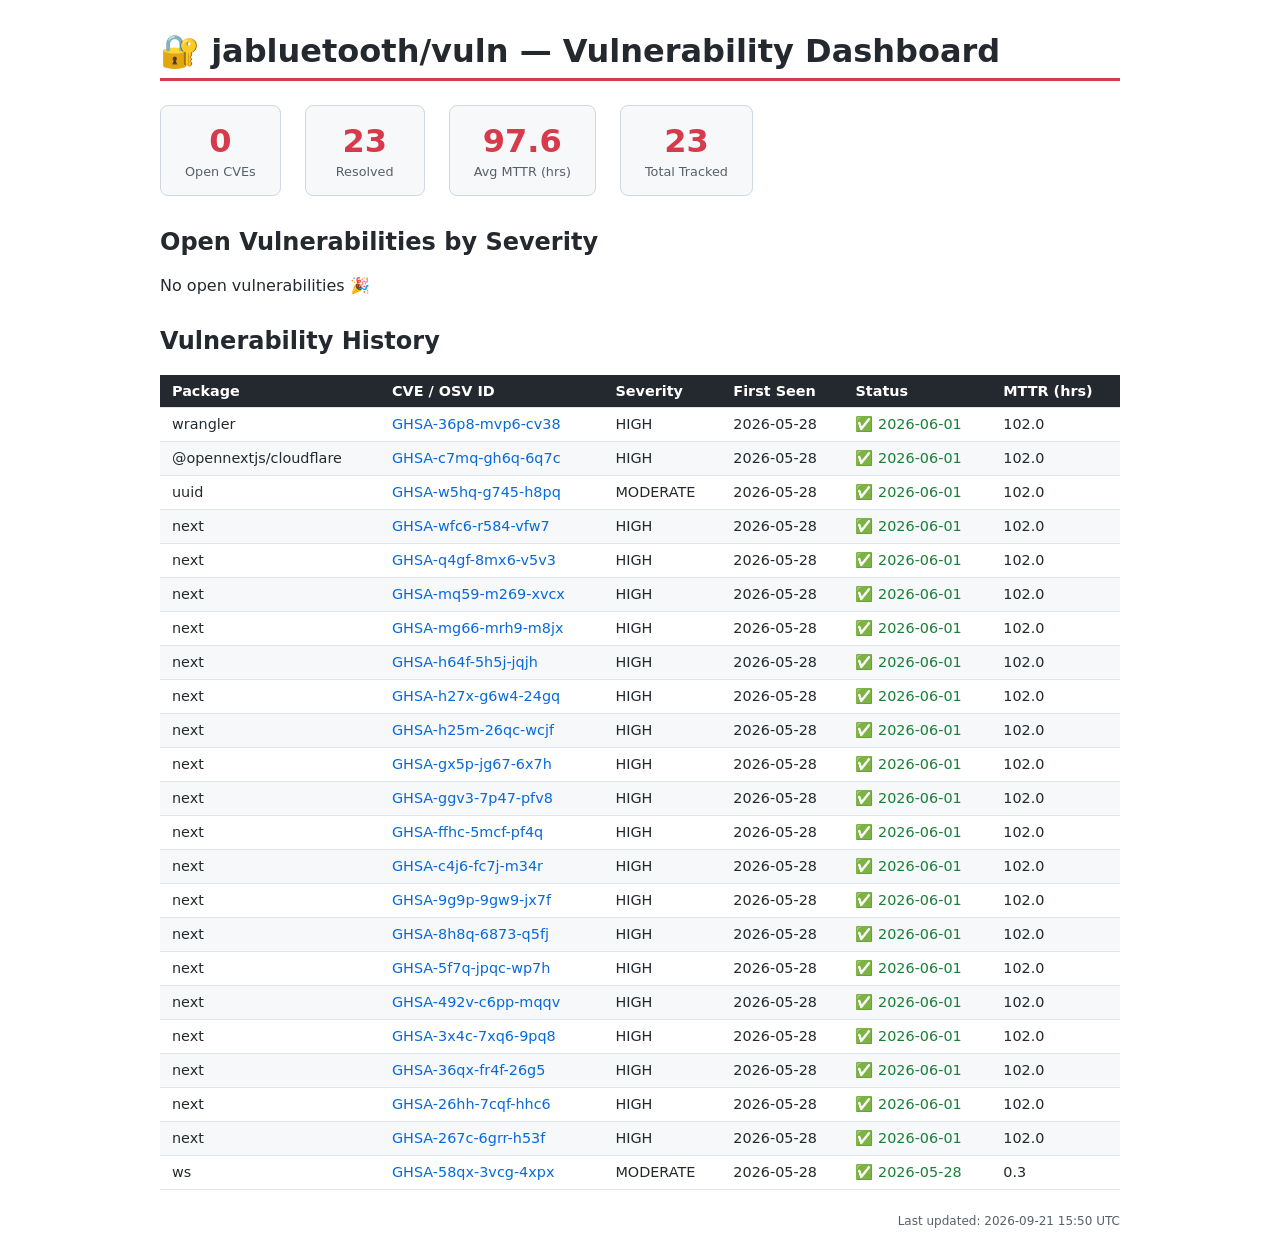
==== docs/index.html @ d58ba6cb "chore: update vulnerability dashboard [skip ci]" ====
<!DOCTYPE html>
<html lang="en">
<head>
<meta charset="UTF-8">
<meta name="viewport" content="width=device-width,initial-scale=1">
<title>jabluetooth/vuln — Vulnerability Dashboard</title>
<style>
  *{box-sizing:border-box}
  body{font-family:system-ui,-apple-system,sans-serif;max-width:1000px;margin:2rem auto;
       padding:0 1.25rem;color:#24292f;background:#fff}
  h1{border-bottom:3px solid #d73a4a;padding-bottom:.5rem;margin-bottom:1.5rem}
  h2{margin-top:2rem;color:#24292f}
  .stats{display:flex;gap:1.5rem;flex-wrap:wrap;margin-bottom:2rem}
  .stat{background:#f6f8fa;border:1px solid #d0d7de;border-radius:8px;
         padding:1rem 1.5rem;text-align:center;min-width:120px}
  .stat .num{font-size:2rem;font-weight:700;color:#d73a4a}
  .stat .lbl{font-size:.8rem;color:#57606a;margin-top:.25rem}
  .bar-row{display:flex;align-items:center;margin:5px 0;gap:8px}
  .bar-label{width:80px;font-weight:600;font-size:.9rem}
  .bar{height:22px;border-radius:4px;transition:width .3s}
  .bar-count{font-size:.9rem;color:#57606a}
  table{width:100%;border-collapse:collapse;font-size:.9rem;margin-top:1rem}
  thead tr{background:#24292f;color:#fff}
  th,td{padding:.5rem .75rem;text-align:left;border-bottom:1px solid #e1e4e8}
  tr:nth-child(even) td{background:#f6f8fa}
  a{color:#0969da;text-decoration:none}
  a:hover{text-decoration:underline}
  .open{color:#cf222e;font-weight:600}
  .resolved{color:#1a7f37}
  .updated{font-size:.75rem;color:#57606a;margin-top:1.5rem;text-align:right}
</style>
</head>
<body>
<h1>🔐 jabluetooth/vuln — Vulnerability Dashboard</h1>

<div class="stats">
  <div class="stat">
    <div class="num">0</div>
    <div class="lbl">Open CVEs</div>
  </div>
  <div class="stat">
    <div class="num">23</div>
    <div class="lbl">Resolved</div>
  </div>
  <div class="stat">
    <div class="num">97.6</div>
    <div class="lbl">Avg MTTR (hrs)</div>
  </div>
  <div class="stat">
    <div class="num">23</div>
    <div class="lbl">Total Tracked</div>
  </div>
</div>

<h2>Open Vulnerabilities by Severity</h2>
<p>No open vulnerabilities 🎉</p>

<h2>Vulnerability History</h2>
<table>
<thead>
  <tr>
    <th>Package</th><th>CVE / OSV ID</th><th>Severity</th>
    <th>First Seen</th><th>Status</th><th>MTTR (hrs)</th>
  </tr>
</thead>
<tbody><tr><td>wrangler</td><td><a href="https://github.com/advisories/GHSA-36p8-mvp6-cv38" target="_blank" rel="noopener noreferrer">GHSA-36p8-mvp6-cv38</a></td><td>HIGH</td><td>2026-05-28</td><td><span class="resolved">✅ 2026-06-01</span></td><td>102.0</td></tr><tr><td>@opennextjs/cloudflare</td><td><a href="https://github.com/advisories/GHSA-c7mq-gh6q-6q7c" target="_blank" rel="noopener noreferrer">GHSA-c7mq-gh6q-6q7c</a></td><td>HIGH</td><td>2026-05-28</td><td><span class="resolved">✅ 2026-06-01</span></td><td>102.0</td></tr><tr><td>uuid</td><td><a href="https://github.com/advisories/GHSA-w5hq-g745-h8pq" target="_blank" rel="noopener noreferrer">GHSA-w5hq-g745-h8pq</a></td><td>MODERATE</td><td>2026-05-28</td><td><span class="resolved">✅ 2026-06-01</span></td><td>102.0</td></tr><tr><td>next</td><td><a href="https://github.com/advisories/GHSA-wfc6-r584-vfw7" target="_blank" rel="noopener noreferrer">GHSA-wfc6-r584-vfw7</a></td><td>HIGH</td><td>2026-05-28</td><td><span class="resolved">✅ 2026-06-01</span></td><td>102.0</td></tr><tr><td>next</td><td><a href="https://github.com/advisories/GHSA-q4gf-8mx6-v5v3" target="_blank" rel="noopener noreferrer">GHSA-q4gf-8mx6-v5v3</a></td><td>HIGH</td><td>2026-05-28</td><td><span class="resolved">✅ 2026-06-01</span></td><td>102.0</td></tr><tr><td>next</td><td><a href="https://github.com/advisories/GHSA-mq59-m269-xvcx" target="_blank" rel="noopener noreferrer">GHSA-mq59-m269-xvcx</a></td><td>HIGH</td><td>2026-05-28</td><td><span class="resolved">✅ 2026-06-01</span></td><td>102.0</td></tr><tr><td>next</td><td><a href="https://github.com/advisories/GHSA-mg66-mrh9-m8jx" target="_blank" rel="noopener noreferrer">GHSA-mg66-mrh9-m8jx</a></td><td>HIGH</td><td>2026-05-28</td><td><span class="resolved">✅ 2026-06-01</span></td><td>102.0</td></tr><tr><td>next</td><td><a href="https://github.com/advisories/GHSA-h64f-5h5j-jqjh" target="_blank" rel="noopener noreferrer">GHSA-h64f-5h5j-jqjh</a></td><td>HIGH</td><td>2026-05-28</td><td><span class="resolved">✅ 2026-06-01</span></td><td>102.0</td></tr><tr><td>next</td><td><a href="https://github.com/advisories/GHSA-h27x-g6w4-24gq" target="_blank" rel="noopener noreferrer">GHSA-h27x-g6w4-24gq</a></td><td>HIGH</td><td>2026-05-28</td><td><span class="resolved">✅ 2026-06-01</span></td><td>102.0</td></tr><tr><td>next</td><td><a href="https://github.com/advisories/GHSA-h25m-26qc-wcjf" target="_blank" rel="noopener noreferrer">GHSA-h25m-26qc-wcjf</a></td><td>HIGH</td><td>2026-05-28</td><td><span class="resolved">✅ 2026-06-01</span></td><td>102.0</td></tr><tr><td>next</td><td><a href="https://github.com/advisories/GHSA-gx5p-jg67-6x7h" target="_blank" rel="noopener noreferrer">GHSA-gx5p-jg67-6x7h</a></td><td>HIGH</td><td>2026-05-28</td><td><span class="resolved">✅ 2026-06-01</span></td><td>102.0</td></tr><tr><td>next</td><td><a href="https://github.com/advisories/GHSA-ggv3-7p47-pfv8" target="_blank" rel="noopener noreferrer">GHSA-ggv3-7p47-pfv8</a></td><td>HIGH</td><td>2026-05-28</td><td><span class="resolved">✅ 2026-06-01</span></td><td>102.0</td></tr><tr><td>next</td><td><a href="https://github.com/advisories/GHSA-ffhc-5mcf-pf4q" target="_blank" rel="noopener noreferrer">GHSA-ffhc-5mcf-pf4q</a></td><td>HIGH</td><td>2026-05-28</td><td><span class="resolved">✅ 2026-06-01</span></td><td>102.0</td></tr><tr><td>next</td><td><a href="https://github.com/advisories/GHSA-c4j6-fc7j-m34r" target="_blank" rel="noopener noreferrer">GHSA-c4j6-fc7j-m34r</a></td><td>HIGH</td><td>2026-05-28</td><td><span class="resolved">✅ 2026-06-01</span></td><td>102.0</td></tr><tr><td>next</td><td><a href="https://github.com/advisories/GHSA-9g9p-9gw9-jx7f" target="_blank" rel="noopener noreferrer">GHSA-9g9p-9gw9-jx7f</a></td><td>HIGH</td><td>2026-05-28</td><td><span class="resolved">✅ 2026-06-01</span></td><td>102.0</td></tr><tr><td>next</td><td><a href="https://github.com/advisories/GHSA-8h8q-6873-q5fj" target="_blank" rel="noopener noreferrer">GHSA-8h8q-6873-q5fj</a></td><td>HIGH</td><td>2026-05-28</td><td><span class="resolved">✅ 2026-06-01</span></td><td>102.0</td></tr><tr><td>next</td><td><a href="https://github.com/advisories/GHSA-5f7q-jpqc-wp7h" target="_blank" rel="noopener noreferrer">GHSA-5f7q-jpqc-wp7h</a></td><td>HIGH</td><td>2026-05-28</td><td><span class="resolved">✅ 2026-06-01</span></td><td>102.0</td></tr><tr><td>next</td><td><a href="https://github.com/advisories/GHSA-492v-c6pp-mqqv" target="_blank" rel="noopener noreferrer">GHSA-492v-c6pp-mqqv</a></td><td>HIGH</td><td>2026-05-28</td><td><span class="resolved">✅ 2026-06-01</span></td><td>102.0</td></tr><tr><td>next</td><td><a href="https://github.com/advisories/GHSA-3x4c-7xq6-9pq8" target="_blank" rel="noopener noreferrer">GHSA-3x4c-7xq6-9pq8</a></td><td>HIGH</td><td>2026-05-28</td><td><span class="resolved">✅ 2026-06-01</span></td><td>102.0</td></tr><tr><td>next</td><td><a href="https://github.com/advisories/GHSA-36qx-fr4f-26g5" target="_blank" rel="noopener noreferrer">GHSA-36qx-fr4f-26g5</a></td><td>HIGH</td><td>2026-05-28</td><td><span class="resolved">✅ 2026-06-01</span></td><td>102.0</td></tr><tr><td>next</td><td><a href="https://github.com/advisories/GHSA-26hh-7cqf-hhc6" target="_blank" rel="noopener noreferrer">GHSA-26hh-7cqf-hhc6</a></td><td>HIGH</td><td>2026-05-28</td><td><span class="resolved">✅ 2026-06-01</span></td><td>102.0</td></tr><tr><td>next</td><td><a href="https://github.com/advisories/GHSA-267c-6grr-h53f" target="_blank" rel="noopener noreferrer">GHSA-267c-6grr-h53f</a></td><td>HIGH</td><td>2026-05-28</td><td><span class="resolved">✅ 2026-06-01</span></td><td>102.0</td></tr><tr><td>ws</td><td><a href="https://github.com/advisories/GHSA-58qx-3vcg-4xpx" target="_blank" rel="noopener noreferrer">GHSA-58qx-3vcg-4xpx</a></td><td>MODERATE</td><td>2026-05-28</td><td><span class="resolved">✅ 2026-05-28</span></td><td>0.3</td></tr></tbody>
</table>

<p class="updated">Last updated: 2026-09-21 15:50 UTC</p>
</body>
</html>
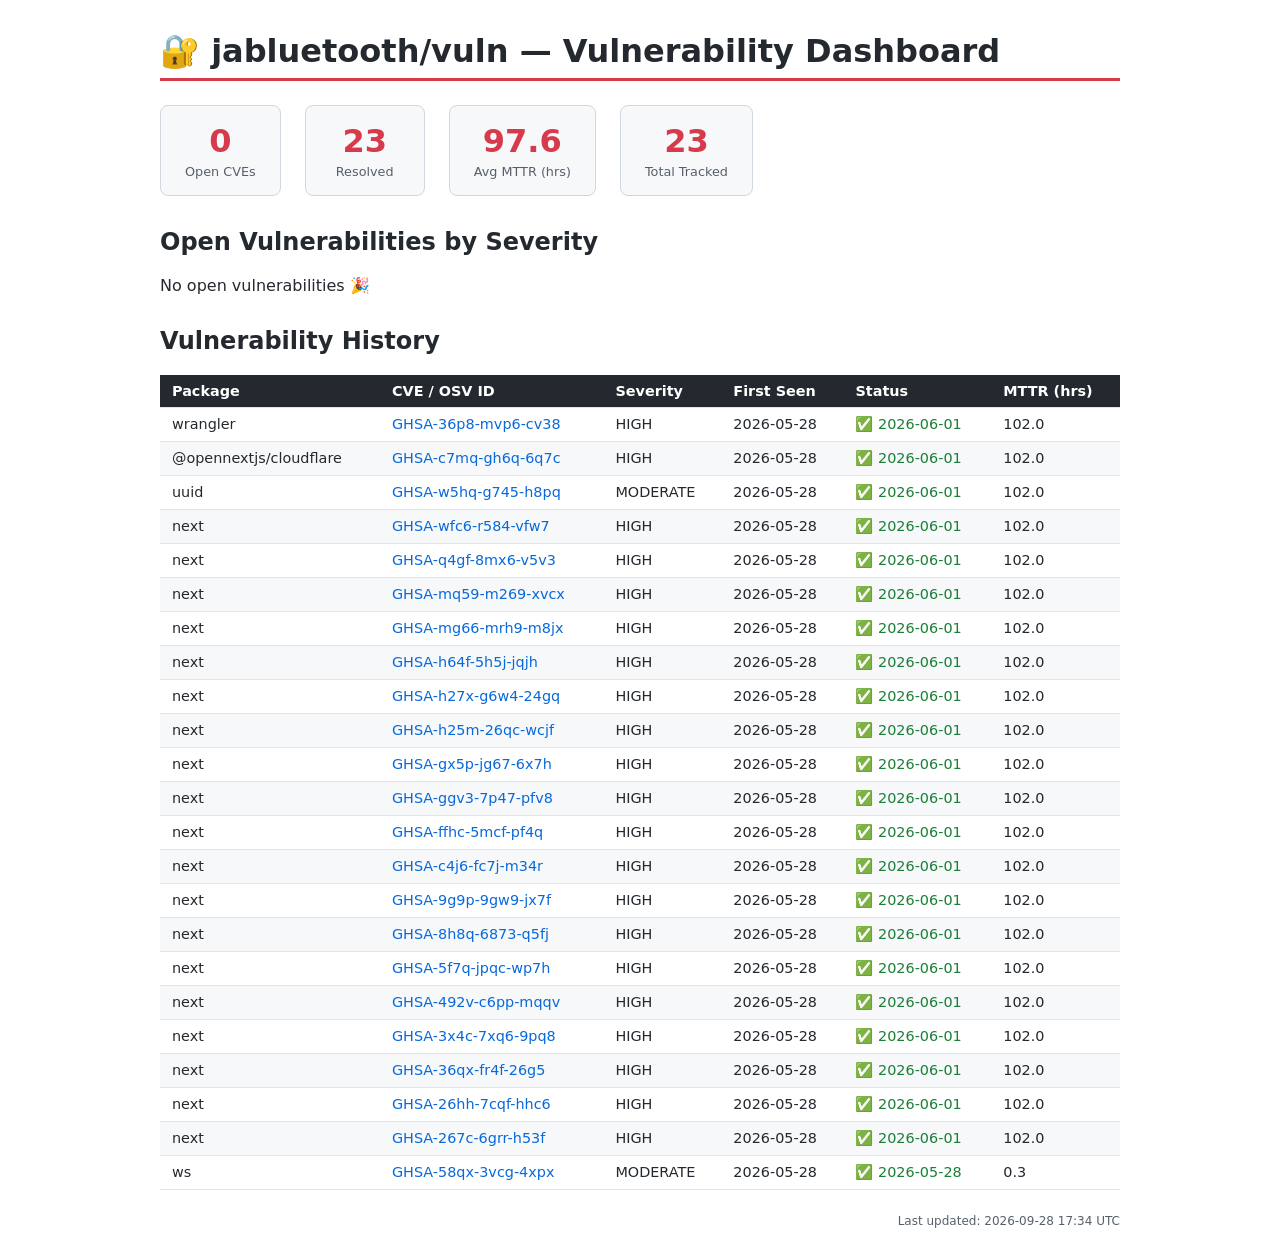
==== commit eca5ca18: "chore: update vulnerability dashboard [skip ci]" ====
--- a/docs/index.html
+++ b/docs/index.html
@@ -66,6 +66,6 @@
 <tbody><tr><td>wrangler</td><td><a href="https://github.com/advisories/GHSA-36p8-mvp6-cv38" target="_blank" rel="noopener noreferrer">GHSA-36p8-mvp6-cv38</a></td><td>HIGH</td><td>2026-05-28</td><td><span class="resolved">✅ 2026-06-01</span></td><td>102.0</td></tr><tr><td>@opennextjs/cloudflare</td><td><a href="https://github.com/advisories/GHSA-c7mq-gh6q-6q7c" target="_blank" rel="noopener noreferrer">GHSA-c7mq-gh6q-6q7c</a></td><td>HIGH</td><td>2026-05-28</td><td><span class="resolved">✅ 2026-06-01</span></td><td>102.0</td></tr><tr><td>uuid</td><td><a href="https://github.com/advisories/GHSA-w5hq-g745-h8pq" target="_blank" rel="noopener noreferrer">GHSA-w5hq-g745-h8pq</a></td><td>MODERATE</td><td>2026-05-28</td><td><span class="resolved">✅ 2026-06-01</span></td><td>102.0</td></tr><tr><td>next</td><td><a href="https://github.com/advisories/GHSA-wfc6-r584-vfw7" target="_blank" rel="noopener noreferrer">GHSA-wfc6-r584-vfw7</a></td><td>HIGH</td><td>2026-05-28</td><td><span class="resolved">✅ 2026-06-01</span></td><td>102.0</td></tr><tr><td>next</td><td><a href="https://github.com/advisories/GHSA-q4gf-8mx6-v5v3" target="_blank" rel="noopener noreferrer">GHSA-q4gf-8mx6-v5v3</a></td><td>HIGH</td><td>2026-05-28</td><td><span class="resolved">✅ 2026-06-01</span></td><td>102.0</td></tr><tr><td>next</td><td><a href="https://github.com/advisories/GHSA-mq59-m269-xvcx" target="_blank" rel="noopener noreferrer">GHSA-mq59-m269-xvcx</a></td><td>HIGH</td><td>2026-05-28</td><td><span class="resolved">✅ 2026-06-01</span></td><td>102.0</td></tr><tr><td>next</td><td><a href="https://github.com/advisories/GHSA-mg66-mrh9-m8jx" target="_blank" rel="noopener noreferrer">GHSA-mg66-mrh9-m8jx</a></td><td>HIGH</td><td>2026-05-28</td><td><span class="resolved">✅ 2026-06-01</span></td><td>102.0</td></tr><tr><td>next</td><td><a href="https://github.com/advisories/GHSA-h64f-5h5j-jqjh" target="_blank" rel="noopener noreferrer">GHSA-h64f-5h5j-jqjh</a></td><td>HIGH</td><td>2026-05-28</td><td><span class="resolved">✅ 2026-06-01</span></td><td>102.0</td></tr><tr><td>next</td><td><a href="https://github.com/advisories/GHSA-h27x-g6w4-24gq" target="_blank" rel="noopener noreferrer">GHSA-h27x-g6w4-24gq</a></td><td>HIGH</td><td>2026-05-28</td><td><span class="resolved">✅ 2026-06-01</span></td><td>102.0</td></tr><tr><td>next</td><td><a href="https://github.com/advisories/GHSA-h25m-26qc-wcjf" target="_blank" rel="noopener noreferrer">GHSA-h25m-26qc-wcjf</a></td><td>HIGH</td><td>2026-05-28</td><td><span class="resolved">✅ 2026-06-01</span></td><td>102.0</td></tr><tr><td>next</td><td><a href="https://github.com/advisories/GHSA-gx5p-jg67-6x7h" target="_blank" rel="noopener noreferrer">GHSA-gx5p-jg67-6x7h</a></td><td>HIGH</td><td>2026-05-28</td><td><span class="resolved">✅ 2026-06-01</span></td><td>102.0</td></tr><tr><td>next</td><td><a href="https://github.com/advisories/GHSA-ggv3-7p47-pfv8" target="_blank" rel="noopener noreferrer">GHSA-ggv3-7p47-pfv8</a></td><td>HIGH</td><td>2026-05-28</td><td><span class="resolved">✅ 2026-06-01</span></td><td>102.0</td></tr><tr><td>next</td><td><a href="https://github.com/advisories/GHSA-ffhc-5mcf-pf4q" target="_blank" rel="noopener noreferrer">GHSA-ffhc-5mcf-pf4q</a></td><td>HIGH</td><td>2026-05-28</td><td><span class="resolved">✅ 2026-06-01</span></td><td>102.0</td></tr><tr><td>next</td><td><a href="https://github.com/advisories/GHSA-c4j6-fc7j-m34r" target="_blank" rel="noopener noreferrer">GHSA-c4j6-fc7j-m34r</a></td><td>HIGH</td><td>2026-05-28</td><td><span class="resolved">✅ 2026-06-01</span></td><td>102.0</td></tr><tr><td>next</td><td><a href="https://github.com/advisories/GHSA-9g9p-9gw9-jx7f" target="_blank" rel="noopener noreferrer">GHSA-9g9p-9gw9-jx7f</a></td><td>HIGH</td><td>2026-05-28</td><td><span class="resolved">✅ 2026-06-01</span></td><td>102.0</td></tr><tr><td>next</td><td><a href="https://github.com/advisories/GHSA-8h8q-6873-q5fj" target="_blank" rel="noopener noreferrer">GHSA-8h8q-6873-q5fj</a></td><td>HIGH</td><td>2026-05-28</td><td><span class="resolved">✅ 2026-06-01</span></td><td>102.0</td></tr><tr><td>next</td><td><a href="https://github.com/advisories/GHSA-5f7q-jpqc-wp7h" target="_blank" rel="noopener noreferrer">GHSA-5f7q-jpqc-wp7h</a></td><td>HIGH</td><td>2026-05-28</td><td><span class="resolved">✅ 2026-06-01</span></td><td>102.0</td></tr><tr><td>next</td><td><a href="https://github.com/advisories/GHSA-492v-c6pp-mqqv" target="_blank" rel="noopener noreferrer">GHSA-492v-c6pp-mqqv</a></td><td>HIGH</td><td>2026-05-28</td><td><span class="resolved">✅ 2026-06-01</span></td><td>102.0</td></tr><tr><td>next</td><td><a href="https://github.com/advisories/GHSA-3x4c-7xq6-9pq8" target="_blank" rel="noopener noreferrer">GHSA-3x4c-7xq6-9pq8</a></td><td>HIGH</td><td>2026-05-28</td><td><span class="resolved">✅ 2026-06-01</span></td><td>102.0</td></tr><tr><td>next</td><td><a href="https://github.com/advisories/GHSA-36qx-fr4f-26g5" target="_blank" rel="noopener noreferrer">GHSA-36qx-fr4f-26g5</a></td><td>HIGH</td><td>2026-05-28</td><td><span class="resolved">✅ 2026-06-01</span></td><td>102.0</td></tr><tr><td>next</td><td><a href="https://github.com/advisories/GHSA-26hh-7cqf-hhc6" target="_blank" rel="noopener noreferrer">GHSA-26hh-7cqf-hhc6</a></td><td>HIGH</td><td>2026-05-28</td><td><span class="resolved">✅ 2026-06-01</span></td><td>102.0</td></tr><tr><td>next</td><td><a href="https://github.com/advisories/GHSA-267c-6grr-h53f" target="_blank" rel="noopener noreferrer">GHSA-267c-6grr-h53f</a></td><td>HIGH</td><td>2026-05-28</td><td><span class="resolved">✅ 2026-06-01</span></td><td>102.0</td></tr><tr><td>ws</td><td><a href="https://github.com/advisories/GHSA-58qx-3vcg-4xpx" target="_blank" rel="noopener noreferrer">GHSA-58qx-3vcg-4xpx</a></td><td>MODERATE</td><td>2026-05-28</td><td><span class="resolved">✅ 2026-05-28</span></td><td>0.3</td></tr></tbody>
 </table>
 
-<p class="updated">Last updated: 2026-09-21 15:50 UTC</p>
+<p class="updated">Last updated: 2026-09-28 17:34 UTC</p>
 </body>
 </html>
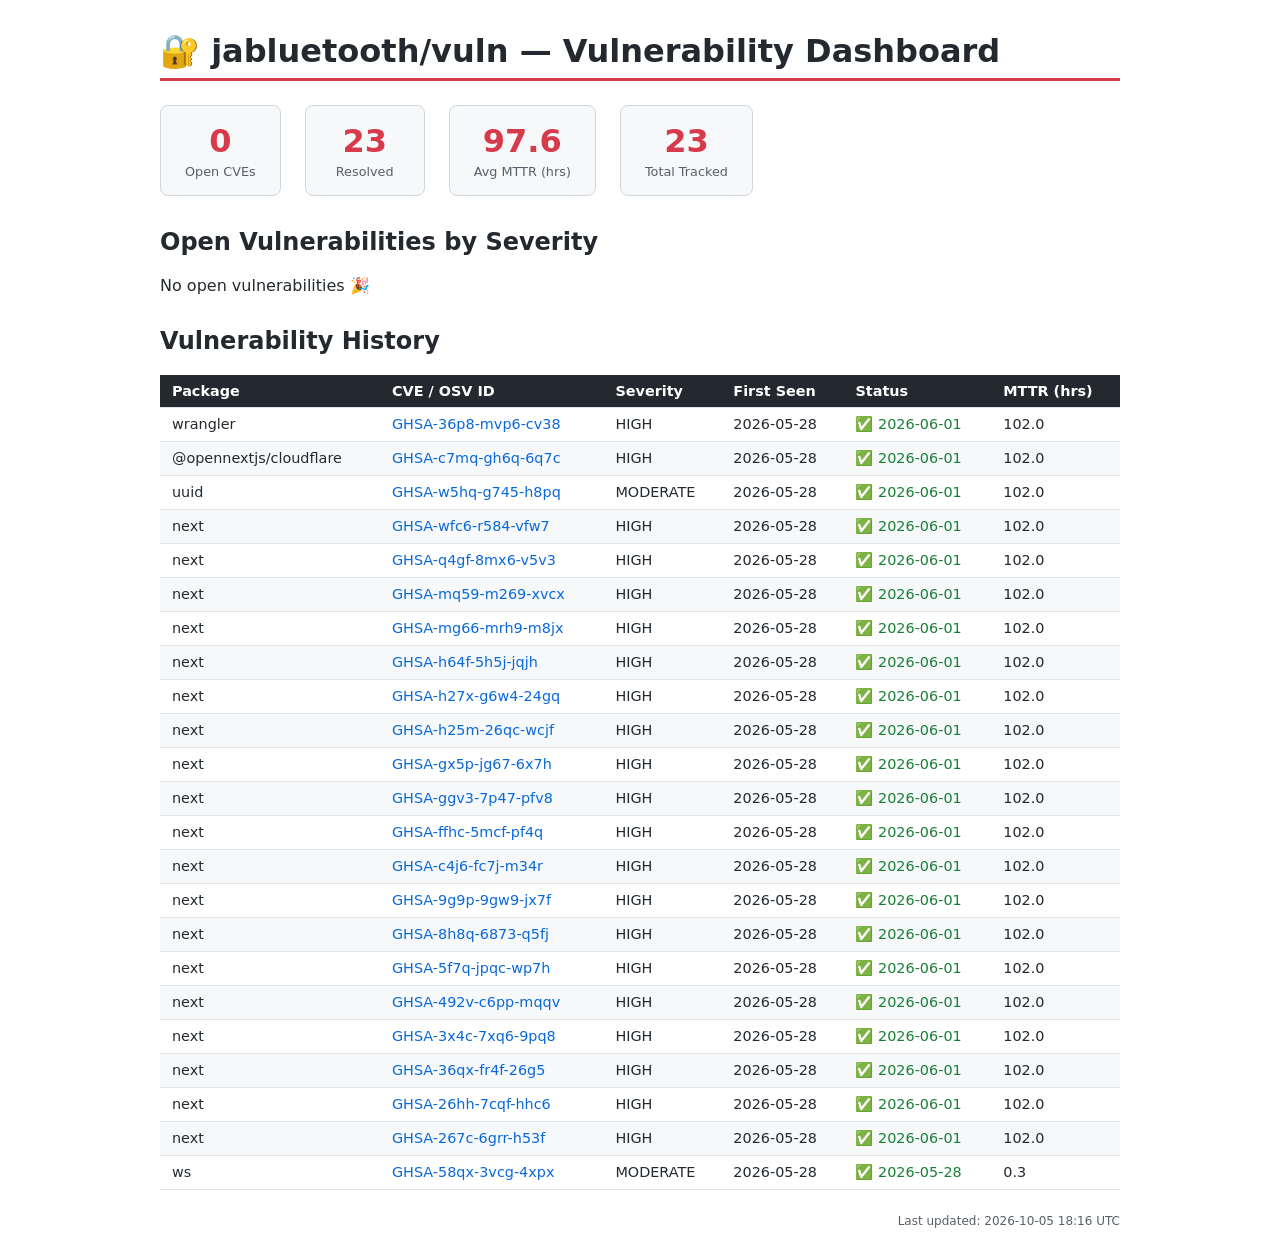
==== commit 594df7f9: "chore: update vulnerability dashboard [skip ci]" ====
--- a/docs/index.html
+++ b/docs/index.html
@@ -66,6 +66,6 @@
 <tbody><tr><td>wrangler</td><td><a href="https://github.com/advisories/GHSA-36p8-mvp6-cv38" target="_blank" rel="noopener noreferrer">GHSA-36p8-mvp6-cv38</a></td><td>HIGH</td><td>2026-05-28</td><td><span class="resolved">✅ 2026-06-01</span></td><td>102.0</td></tr><tr><td>@opennextjs/cloudflare</td><td><a href="https://github.com/advisories/GHSA-c7mq-gh6q-6q7c" target="_blank" rel="noopener noreferrer">GHSA-c7mq-gh6q-6q7c</a></td><td>HIGH</td><td>2026-05-28</td><td><span class="resolved">✅ 2026-06-01</span></td><td>102.0</td></tr><tr><td>uuid</td><td><a href="https://github.com/advisories/GHSA-w5hq-g745-h8pq" target="_blank" rel="noopener noreferrer">GHSA-w5hq-g745-h8pq</a></td><td>MODERATE</td><td>2026-05-28</td><td><span class="resolved">✅ 2026-06-01</span></td><td>102.0</td></tr><tr><td>next</td><td><a href="https://github.com/advisories/GHSA-wfc6-r584-vfw7" target="_blank" rel="noopener noreferrer">GHSA-wfc6-r584-vfw7</a></td><td>HIGH</td><td>2026-05-28</td><td><span class="resolved">✅ 2026-06-01</span></td><td>102.0</td></tr><tr><td>next</td><td><a href="https://github.com/advisories/GHSA-q4gf-8mx6-v5v3" target="_blank" rel="noopener noreferrer">GHSA-q4gf-8mx6-v5v3</a></td><td>HIGH</td><td>2026-05-28</td><td><span class="resolved">✅ 2026-06-01</span></td><td>102.0</td></tr><tr><td>next</td><td><a href="https://github.com/advisories/GHSA-mq59-m269-xvcx" target="_blank" rel="noopener noreferrer">GHSA-mq59-m269-xvcx</a></td><td>HIGH</td><td>2026-05-28</td><td><span class="resolved">✅ 2026-06-01</span></td><td>102.0</td></tr><tr><td>next</td><td><a href="https://github.com/advisories/GHSA-mg66-mrh9-m8jx" target="_blank" rel="noopener noreferrer">GHSA-mg66-mrh9-m8jx</a></td><td>HIGH</td><td>2026-05-28</td><td><span class="resolved">✅ 2026-06-01</span></td><td>102.0</td></tr><tr><td>next</td><td><a href="https://github.com/advisories/GHSA-h64f-5h5j-jqjh" target="_blank" rel="noopener noreferrer">GHSA-h64f-5h5j-jqjh</a></td><td>HIGH</td><td>2026-05-28</td><td><span class="resolved">✅ 2026-06-01</span></td><td>102.0</td></tr><tr><td>next</td><td><a href="https://github.com/advisories/GHSA-h27x-g6w4-24gq" target="_blank" rel="noopener noreferrer">GHSA-h27x-g6w4-24gq</a></td><td>HIGH</td><td>2026-05-28</td><td><span class="resolved">✅ 2026-06-01</span></td><td>102.0</td></tr><tr><td>next</td><td><a href="https://github.com/advisories/GHSA-h25m-26qc-wcjf" target="_blank" rel="noopener noreferrer">GHSA-h25m-26qc-wcjf</a></td><td>HIGH</td><td>2026-05-28</td><td><span class="resolved">✅ 2026-06-01</span></td><td>102.0</td></tr><tr><td>next</td><td><a href="https://github.com/advisories/GHSA-gx5p-jg67-6x7h" target="_blank" rel="noopener noreferrer">GHSA-gx5p-jg67-6x7h</a></td><td>HIGH</td><td>2026-05-28</td><td><span class="resolved">✅ 2026-06-01</span></td><td>102.0</td></tr><tr><td>next</td><td><a href="https://github.com/advisories/GHSA-ggv3-7p47-pfv8" target="_blank" rel="noopener noreferrer">GHSA-ggv3-7p47-pfv8</a></td><td>HIGH</td><td>2026-05-28</td><td><span class="resolved">✅ 2026-06-01</span></td><td>102.0</td></tr><tr><td>next</td><td><a href="https://github.com/advisories/GHSA-ffhc-5mcf-pf4q" target="_blank" rel="noopener noreferrer">GHSA-ffhc-5mcf-pf4q</a></td><td>HIGH</td><td>2026-05-28</td><td><span class="resolved">✅ 2026-06-01</span></td><td>102.0</td></tr><tr><td>next</td><td><a href="https://github.com/advisories/GHSA-c4j6-fc7j-m34r" target="_blank" rel="noopener noreferrer">GHSA-c4j6-fc7j-m34r</a></td><td>HIGH</td><td>2026-05-28</td><td><span class="resolved">✅ 2026-06-01</span></td><td>102.0</td></tr><tr><td>next</td><td><a href="https://github.com/advisories/GHSA-9g9p-9gw9-jx7f" target="_blank" rel="noopener noreferrer">GHSA-9g9p-9gw9-jx7f</a></td><td>HIGH</td><td>2026-05-28</td><td><span class="resolved">✅ 2026-06-01</span></td><td>102.0</td></tr><tr><td>next</td><td><a href="https://github.com/advisories/GHSA-8h8q-6873-q5fj" target="_blank" rel="noopener noreferrer">GHSA-8h8q-6873-q5fj</a></td><td>HIGH</td><td>2026-05-28</td><td><span class="resolved">✅ 2026-06-01</span></td><td>102.0</td></tr><tr><td>next</td><td><a href="https://github.com/advisories/GHSA-5f7q-jpqc-wp7h" target="_blank" rel="noopener noreferrer">GHSA-5f7q-jpqc-wp7h</a></td><td>HIGH</td><td>2026-05-28</td><td><span class="resolved">✅ 2026-06-01</span></td><td>102.0</td></tr><tr><td>next</td><td><a href="https://github.com/advisories/GHSA-492v-c6pp-mqqv" target="_blank" rel="noopener noreferrer">GHSA-492v-c6pp-mqqv</a></td><td>HIGH</td><td>2026-05-28</td><td><span class="resolved">✅ 2026-06-01</span></td><td>102.0</td></tr><tr><td>next</td><td><a href="https://github.com/advisories/GHSA-3x4c-7xq6-9pq8" target="_blank" rel="noopener noreferrer">GHSA-3x4c-7xq6-9pq8</a></td><td>HIGH</td><td>2026-05-28</td><td><span class="resolved">✅ 2026-06-01</span></td><td>102.0</td></tr><tr><td>next</td><td><a href="https://github.com/advisories/GHSA-36qx-fr4f-26g5" target="_blank" rel="noopener noreferrer">GHSA-36qx-fr4f-26g5</a></td><td>HIGH</td><td>2026-05-28</td><td><span class="resolved">✅ 2026-06-01</span></td><td>102.0</td></tr><tr><td>next</td><td><a href="https://github.com/advisories/GHSA-26hh-7cqf-hhc6" target="_blank" rel="noopener noreferrer">GHSA-26hh-7cqf-hhc6</a></td><td>HIGH</td><td>2026-05-28</td><td><span class="resolved">✅ 2026-06-01</span></td><td>102.0</td></tr><tr><td>next</td><td><a href="https://github.com/advisories/GHSA-267c-6grr-h53f" target="_blank" rel="noopener noreferrer">GHSA-267c-6grr-h53f</a></td><td>HIGH</td><td>2026-05-28</td><td><span class="resolved">✅ 2026-06-01</span></td><td>102.0</td></tr><tr><td>ws</td><td><a href="https://github.com/advisories/GHSA-58qx-3vcg-4xpx" target="_blank" rel="noopener noreferrer">GHSA-58qx-3vcg-4xpx</a></td><td>MODERATE</td><td>2026-05-28</td><td><span class="resolved">✅ 2026-05-28</span></td><td>0.3</td></tr></tbody>
 </table>
 
-<p class="updated">Last updated: 2026-09-28 17:34 UTC</p>
+<p class="updated">Last updated: 2026-10-05 18:16 UTC</p>
 </body>
 </html>
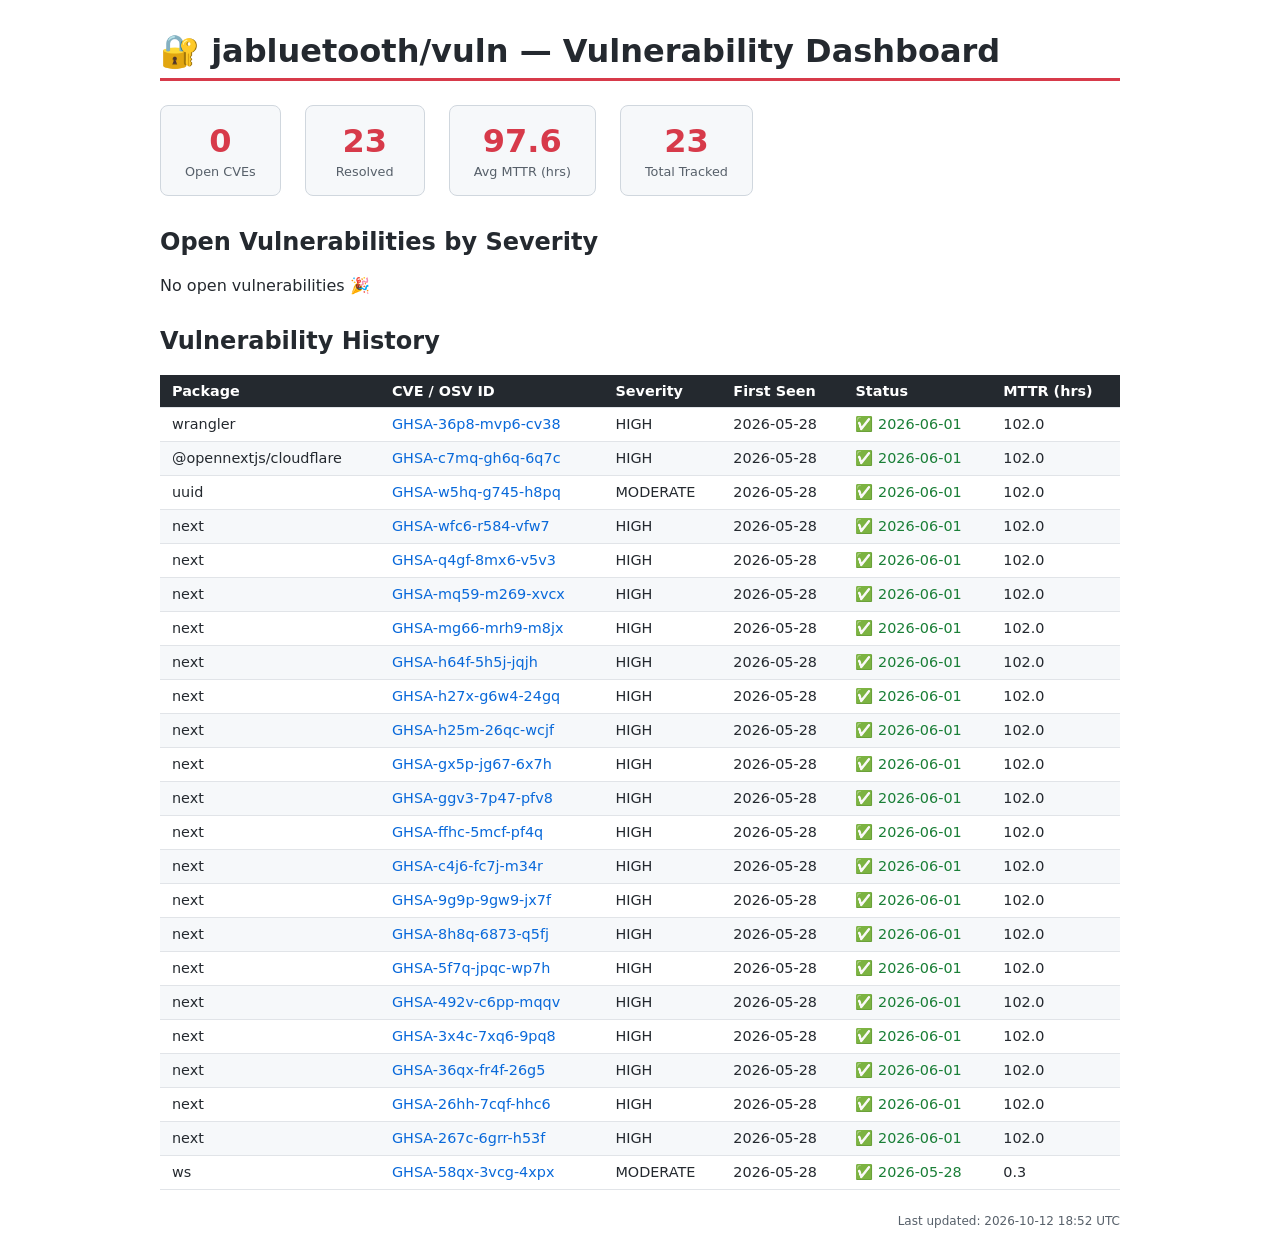
==== commit 89613183: "chore: update vulnerability dashboard [skip ci]" ====
--- a/docs/index.html
+++ b/docs/index.html
@@ -66,6 +66,6 @@
 <tbody><tr><td>wrangler</td><td><a href="https://github.com/advisories/GHSA-36p8-mvp6-cv38" target="_blank" rel="noopener noreferrer">GHSA-36p8-mvp6-cv38</a></td><td>HIGH</td><td>2026-05-28</td><td><span class="resolved">✅ 2026-06-01</span></td><td>102.0</td></tr><tr><td>@opennextjs/cloudflare</td><td><a href="https://github.com/advisories/GHSA-c7mq-gh6q-6q7c" target="_blank" rel="noopener noreferrer">GHSA-c7mq-gh6q-6q7c</a></td><td>HIGH</td><td>2026-05-28</td><td><span class="resolved">✅ 2026-06-01</span></td><td>102.0</td></tr><tr><td>uuid</td><td><a href="https://github.com/advisories/GHSA-w5hq-g745-h8pq" target="_blank" rel="noopener noreferrer">GHSA-w5hq-g745-h8pq</a></td><td>MODERATE</td><td>2026-05-28</td><td><span class="resolved">✅ 2026-06-01</span></td><td>102.0</td></tr><tr><td>next</td><td><a href="https://github.com/advisories/GHSA-wfc6-r584-vfw7" target="_blank" rel="noopener noreferrer">GHSA-wfc6-r584-vfw7</a></td><td>HIGH</td><td>2026-05-28</td><td><span class="resolved">✅ 2026-06-01</span></td><td>102.0</td></tr><tr><td>next</td><td><a href="https://github.com/advisories/GHSA-q4gf-8mx6-v5v3" target="_blank" rel="noopener noreferrer">GHSA-q4gf-8mx6-v5v3</a></td><td>HIGH</td><td>2026-05-28</td><td><span class="resolved">✅ 2026-06-01</span></td><td>102.0</td></tr><tr><td>next</td><td><a href="https://github.com/advisories/GHSA-mq59-m269-xvcx" target="_blank" rel="noopener noreferrer">GHSA-mq59-m269-xvcx</a></td><td>HIGH</td><td>2026-05-28</td><td><span class="resolved">✅ 2026-06-01</span></td><td>102.0</td></tr><tr><td>next</td><td><a href="https://github.com/advisories/GHSA-mg66-mrh9-m8jx" target="_blank" rel="noopener noreferrer">GHSA-mg66-mrh9-m8jx</a></td><td>HIGH</td><td>2026-05-28</td><td><span class="resolved">✅ 2026-06-01</span></td><td>102.0</td></tr><tr><td>next</td><td><a href="https://github.com/advisories/GHSA-h64f-5h5j-jqjh" target="_blank" rel="noopener noreferrer">GHSA-h64f-5h5j-jqjh</a></td><td>HIGH</td><td>2026-05-28</td><td><span class="resolved">✅ 2026-06-01</span></td><td>102.0</td></tr><tr><td>next</td><td><a href="https://github.com/advisories/GHSA-h27x-g6w4-24gq" target="_blank" rel="noopener noreferrer">GHSA-h27x-g6w4-24gq</a></td><td>HIGH</td><td>2026-05-28</td><td><span class="resolved">✅ 2026-06-01</span></td><td>102.0</td></tr><tr><td>next</td><td><a href="https://github.com/advisories/GHSA-h25m-26qc-wcjf" target="_blank" rel="noopener noreferrer">GHSA-h25m-26qc-wcjf</a></td><td>HIGH</td><td>2026-05-28</td><td><span class="resolved">✅ 2026-06-01</span></td><td>102.0</td></tr><tr><td>next</td><td><a href="https://github.com/advisories/GHSA-gx5p-jg67-6x7h" target="_blank" rel="noopener noreferrer">GHSA-gx5p-jg67-6x7h</a></td><td>HIGH</td><td>2026-05-28</td><td><span class="resolved">✅ 2026-06-01</span></td><td>102.0</td></tr><tr><td>next</td><td><a href="https://github.com/advisories/GHSA-ggv3-7p47-pfv8" target="_blank" rel="noopener noreferrer">GHSA-ggv3-7p47-pfv8</a></td><td>HIGH</td><td>2026-05-28</td><td><span class="resolved">✅ 2026-06-01</span></td><td>102.0</td></tr><tr><td>next</td><td><a href="https://github.com/advisories/GHSA-ffhc-5mcf-pf4q" target="_blank" rel="noopener noreferrer">GHSA-ffhc-5mcf-pf4q</a></td><td>HIGH</td><td>2026-05-28</td><td><span class="resolved">✅ 2026-06-01</span></td><td>102.0</td></tr><tr><td>next</td><td><a href="https://github.com/advisories/GHSA-c4j6-fc7j-m34r" target="_blank" rel="noopener noreferrer">GHSA-c4j6-fc7j-m34r</a></td><td>HIGH</td><td>2026-05-28</td><td><span class="resolved">✅ 2026-06-01</span></td><td>102.0</td></tr><tr><td>next</td><td><a href="https://github.com/advisories/GHSA-9g9p-9gw9-jx7f" target="_blank" rel="noopener noreferrer">GHSA-9g9p-9gw9-jx7f</a></td><td>HIGH</td><td>2026-05-28</td><td><span class="resolved">✅ 2026-06-01</span></td><td>102.0</td></tr><tr><td>next</td><td><a href="https://github.com/advisories/GHSA-8h8q-6873-q5fj" target="_blank" rel="noopener noreferrer">GHSA-8h8q-6873-q5fj</a></td><td>HIGH</td><td>2026-05-28</td><td><span class="resolved">✅ 2026-06-01</span></td><td>102.0</td></tr><tr><td>next</td><td><a href="https://github.com/advisories/GHSA-5f7q-jpqc-wp7h" target="_blank" rel="noopener noreferrer">GHSA-5f7q-jpqc-wp7h</a></td><td>HIGH</td><td>2026-05-28</td><td><span class="resolved">✅ 2026-06-01</span></td><td>102.0</td></tr><tr><td>next</td><td><a href="https://github.com/advisories/GHSA-492v-c6pp-mqqv" target="_blank" rel="noopener noreferrer">GHSA-492v-c6pp-mqqv</a></td><td>HIGH</td><td>2026-05-28</td><td><span class="resolved">✅ 2026-06-01</span></td><td>102.0</td></tr><tr><td>next</td><td><a href="https://github.com/advisories/GHSA-3x4c-7xq6-9pq8" target="_blank" rel="noopener noreferrer">GHSA-3x4c-7xq6-9pq8</a></td><td>HIGH</td><td>2026-05-28</td><td><span class="resolved">✅ 2026-06-01</span></td><td>102.0</td></tr><tr><td>next</td><td><a href="https://github.com/advisories/GHSA-36qx-fr4f-26g5" target="_blank" rel="noopener noreferrer">GHSA-36qx-fr4f-26g5</a></td><td>HIGH</td><td>2026-05-28</td><td><span class="resolved">✅ 2026-06-01</span></td><td>102.0</td></tr><tr><td>next</td><td><a href="https://github.com/advisories/GHSA-26hh-7cqf-hhc6" target="_blank" rel="noopener noreferrer">GHSA-26hh-7cqf-hhc6</a></td><td>HIGH</td><td>2026-05-28</td><td><span class="resolved">✅ 2026-06-01</span></td><td>102.0</td></tr><tr><td>next</td><td><a href="https://github.com/advisories/GHSA-267c-6grr-h53f" target="_blank" rel="noopener noreferrer">GHSA-267c-6grr-h53f</a></td><td>HIGH</td><td>2026-05-28</td><td><span class="resolved">✅ 2026-06-01</span></td><td>102.0</td></tr><tr><td>ws</td><td><a href="https://github.com/advisories/GHSA-58qx-3vcg-4xpx" target="_blank" rel="noopener noreferrer">GHSA-58qx-3vcg-4xpx</a></td><td>MODERATE</td><td>2026-05-28</td><td><span class="resolved">✅ 2026-05-28</span></td><td>0.3</td></tr></tbody>
 </table>
 
-<p class="updated">Last updated: 2026-10-05 18:16 UTC</p>
+<p class="updated">Last updated: 2026-10-12 18:52 UTC</p>
 </body>
 </html>
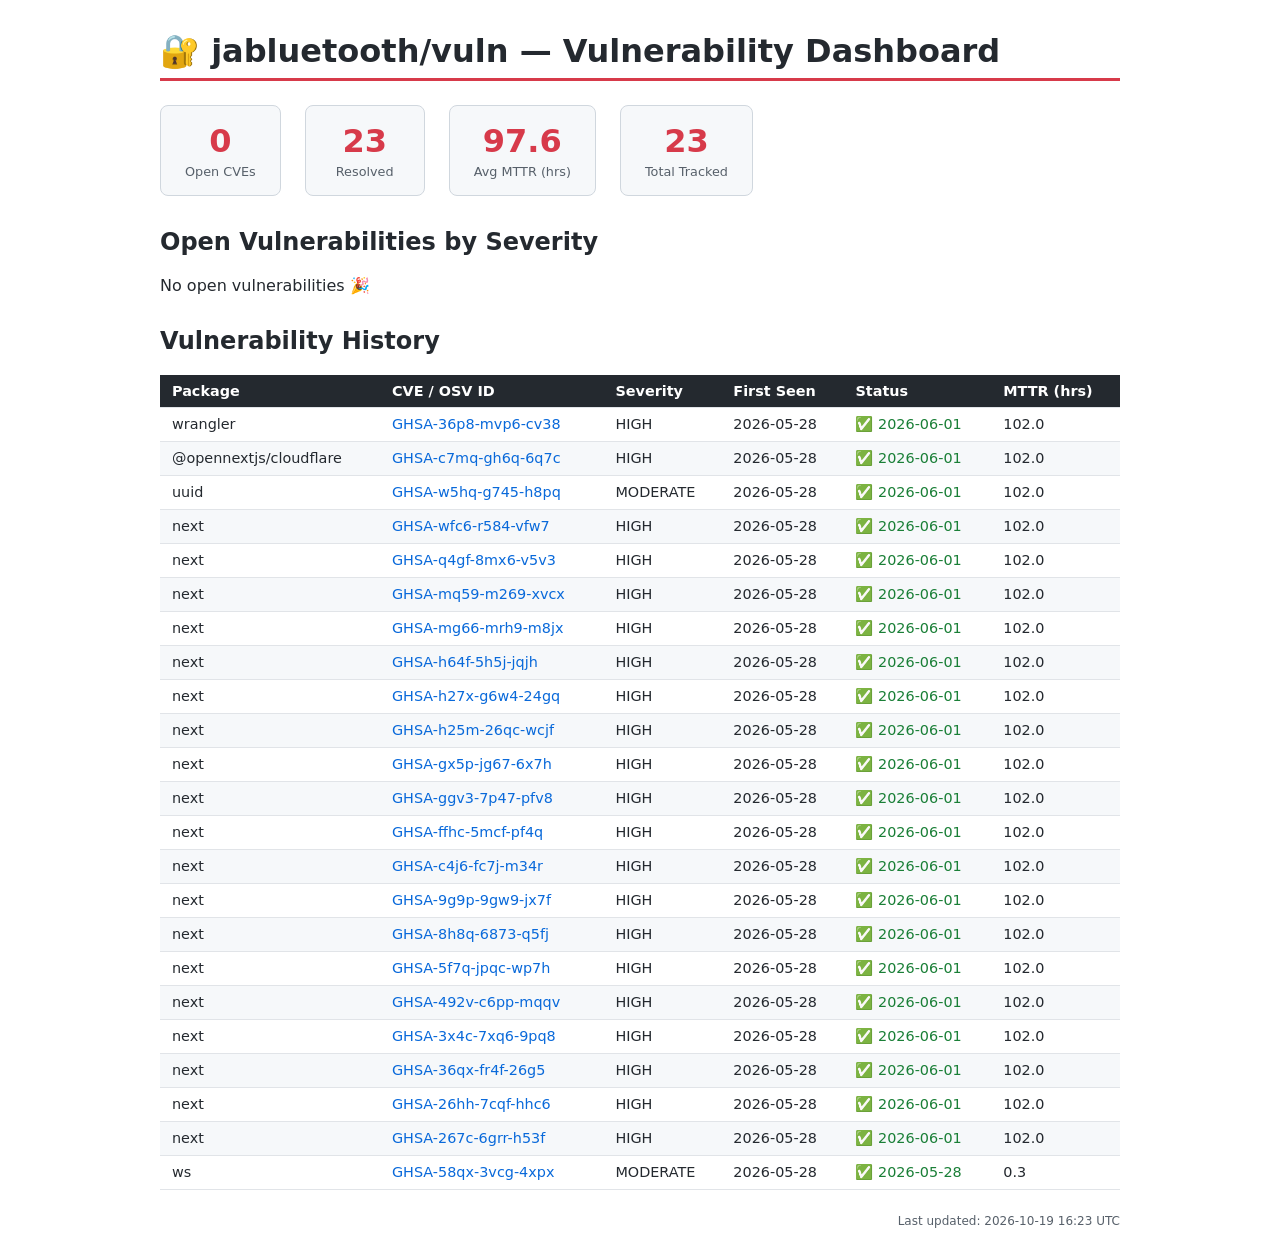
==== commit 5103e971: "chore: update vulnerability dashboard [skip ci]" ====
--- a/docs/index.html
+++ b/docs/index.html
@@ -66,6 +66,6 @@
 <tbody><tr><td>wrangler</td><td><a href="https://github.com/advisories/GHSA-36p8-mvp6-cv38" target="_blank" rel="noopener noreferrer">GHSA-36p8-mvp6-cv38</a></td><td>HIGH</td><td>2026-05-28</td><td><span class="resolved">✅ 2026-06-01</span></td><td>102.0</td></tr><tr><td>@opennextjs/cloudflare</td><td><a href="https://github.com/advisories/GHSA-c7mq-gh6q-6q7c" target="_blank" rel="noopener noreferrer">GHSA-c7mq-gh6q-6q7c</a></td><td>HIGH</td><td>2026-05-28</td><td><span class="resolved">✅ 2026-06-01</span></td><td>102.0</td></tr><tr><td>uuid</td><td><a href="https://github.com/advisories/GHSA-w5hq-g745-h8pq" target="_blank" rel="noopener noreferrer">GHSA-w5hq-g745-h8pq</a></td><td>MODERATE</td><td>2026-05-28</td><td><span class="resolved">✅ 2026-06-01</span></td><td>102.0</td></tr><tr><td>next</td><td><a href="https://github.com/advisories/GHSA-wfc6-r584-vfw7" target="_blank" rel="noopener noreferrer">GHSA-wfc6-r584-vfw7</a></td><td>HIGH</td><td>2026-05-28</td><td><span class="resolved">✅ 2026-06-01</span></td><td>102.0</td></tr><tr><td>next</td><td><a href="https://github.com/advisories/GHSA-q4gf-8mx6-v5v3" target="_blank" rel="noopener noreferrer">GHSA-q4gf-8mx6-v5v3</a></td><td>HIGH</td><td>2026-05-28</td><td><span class="resolved">✅ 2026-06-01</span></td><td>102.0</td></tr><tr><td>next</td><td><a href="https://github.com/advisories/GHSA-mq59-m269-xvcx" target="_blank" rel="noopener noreferrer">GHSA-mq59-m269-xvcx</a></td><td>HIGH</td><td>2026-05-28</td><td><span class="resolved">✅ 2026-06-01</span></td><td>102.0</td></tr><tr><td>next</td><td><a href="https://github.com/advisories/GHSA-mg66-mrh9-m8jx" target="_blank" rel="noopener noreferrer">GHSA-mg66-mrh9-m8jx</a></td><td>HIGH</td><td>2026-05-28</td><td><span class="resolved">✅ 2026-06-01</span></td><td>102.0</td></tr><tr><td>next</td><td><a href="https://github.com/advisories/GHSA-h64f-5h5j-jqjh" target="_blank" rel="noopener noreferrer">GHSA-h64f-5h5j-jqjh</a></td><td>HIGH</td><td>2026-05-28</td><td><span class="resolved">✅ 2026-06-01</span></td><td>102.0</td></tr><tr><td>next</td><td><a href="https://github.com/advisories/GHSA-h27x-g6w4-24gq" target="_blank" rel="noopener noreferrer">GHSA-h27x-g6w4-24gq</a></td><td>HIGH</td><td>2026-05-28</td><td><span class="resolved">✅ 2026-06-01</span></td><td>102.0</td></tr><tr><td>next</td><td><a href="https://github.com/advisories/GHSA-h25m-26qc-wcjf" target="_blank" rel="noopener noreferrer">GHSA-h25m-26qc-wcjf</a></td><td>HIGH</td><td>2026-05-28</td><td><span class="resolved">✅ 2026-06-01</span></td><td>102.0</td></tr><tr><td>next</td><td><a href="https://github.com/advisories/GHSA-gx5p-jg67-6x7h" target="_blank" rel="noopener noreferrer">GHSA-gx5p-jg67-6x7h</a></td><td>HIGH</td><td>2026-05-28</td><td><span class="resolved">✅ 2026-06-01</span></td><td>102.0</td></tr><tr><td>next</td><td><a href="https://github.com/advisories/GHSA-ggv3-7p47-pfv8" target="_blank" rel="noopener noreferrer">GHSA-ggv3-7p47-pfv8</a></td><td>HIGH</td><td>2026-05-28</td><td><span class="resolved">✅ 2026-06-01</span></td><td>102.0</td></tr><tr><td>next</td><td><a href="https://github.com/advisories/GHSA-ffhc-5mcf-pf4q" target="_blank" rel="noopener noreferrer">GHSA-ffhc-5mcf-pf4q</a></td><td>HIGH</td><td>2026-05-28</td><td><span class="resolved">✅ 2026-06-01</span></td><td>102.0</td></tr><tr><td>next</td><td><a href="https://github.com/advisories/GHSA-c4j6-fc7j-m34r" target="_blank" rel="noopener noreferrer">GHSA-c4j6-fc7j-m34r</a></td><td>HIGH</td><td>2026-05-28</td><td><span class="resolved">✅ 2026-06-01</span></td><td>102.0</td></tr><tr><td>next</td><td><a href="https://github.com/advisories/GHSA-9g9p-9gw9-jx7f" target="_blank" rel="noopener noreferrer">GHSA-9g9p-9gw9-jx7f</a></td><td>HIGH</td><td>2026-05-28</td><td><span class="resolved">✅ 2026-06-01</span></td><td>102.0</td></tr><tr><td>next</td><td><a href="https://github.com/advisories/GHSA-8h8q-6873-q5fj" target="_blank" rel="noopener noreferrer">GHSA-8h8q-6873-q5fj</a></td><td>HIGH</td><td>2026-05-28</td><td><span class="resolved">✅ 2026-06-01</span></td><td>102.0</td></tr><tr><td>next</td><td><a href="https://github.com/advisories/GHSA-5f7q-jpqc-wp7h" target="_blank" rel="noopener noreferrer">GHSA-5f7q-jpqc-wp7h</a></td><td>HIGH</td><td>2026-05-28</td><td><span class="resolved">✅ 2026-06-01</span></td><td>102.0</td></tr><tr><td>next</td><td><a href="https://github.com/advisories/GHSA-492v-c6pp-mqqv" target="_blank" rel="noopener noreferrer">GHSA-492v-c6pp-mqqv</a></td><td>HIGH</td><td>2026-05-28</td><td><span class="resolved">✅ 2026-06-01</span></td><td>102.0</td></tr><tr><td>next</td><td><a href="https://github.com/advisories/GHSA-3x4c-7xq6-9pq8" target="_blank" rel="noopener noreferrer">GHSA-3x4c-7xq6-9pq8</a></td><td>HIGH</td><td>2026-05-28</td><td><span class="resolved">✅ 2026-06-01</span></td><td>102.0</td></tr><tr><td>next</td><td><a href="https://github.com/advisories/GHSA-36qx-fr4f-26g5" target="_blank" rel="noopener noreferrer">GHSA-36qx-fr4f-26g5</a></td><td>HIGH</td><td>2026-05-28</td><td><span class="resolved">✅ 2026-06-01</span></td><td>102.0</td></tr><tr><td>next</td><td><a href="https://github.com/advisories/GHSA-26hh-7cqf-hhc6" target="_blank" rel="noopener noreferrer">GHSA-26hh-7cqf-hhc6</a></td><td>HIGH</td><td>2026-05-28</td><td><span class="resolved">✅ 2026-06-01</span></td><td>102.0</td></tr><tr><td>next</td><td><a href="https://github.com/advisories/GHSA-267c-6grr-h53f" target="_blank" rel="noopener noreferrer">GHSA-267c-6grr-h53f</a></td><td>HIGH</td><td>2026-05-28</td><td><span class="resolved">✅ 2026-06-01</span></td><td>102.0</td></tr><tr><td>ws</td><td><a href="https://github.com/advisories/GHSA-58qx-3vcg-4xpx" target="_blank" rel="noopener noreferrer">GHSA-58qx-3vcg-4xpx</a></td><td>MODERATE</td><td>2026-05-28</td><td><span class="resolved">✅ 2026-05-28</span></td><td>0.3</td></tr></tbody>
 </table>
 
-<p class="updated">Last updated: 2026-10-12 18:52 UTC</p>
+<p class="updated">Last updated: 2026-10-19 16:23 UTC</p>
 </body>
 </html>
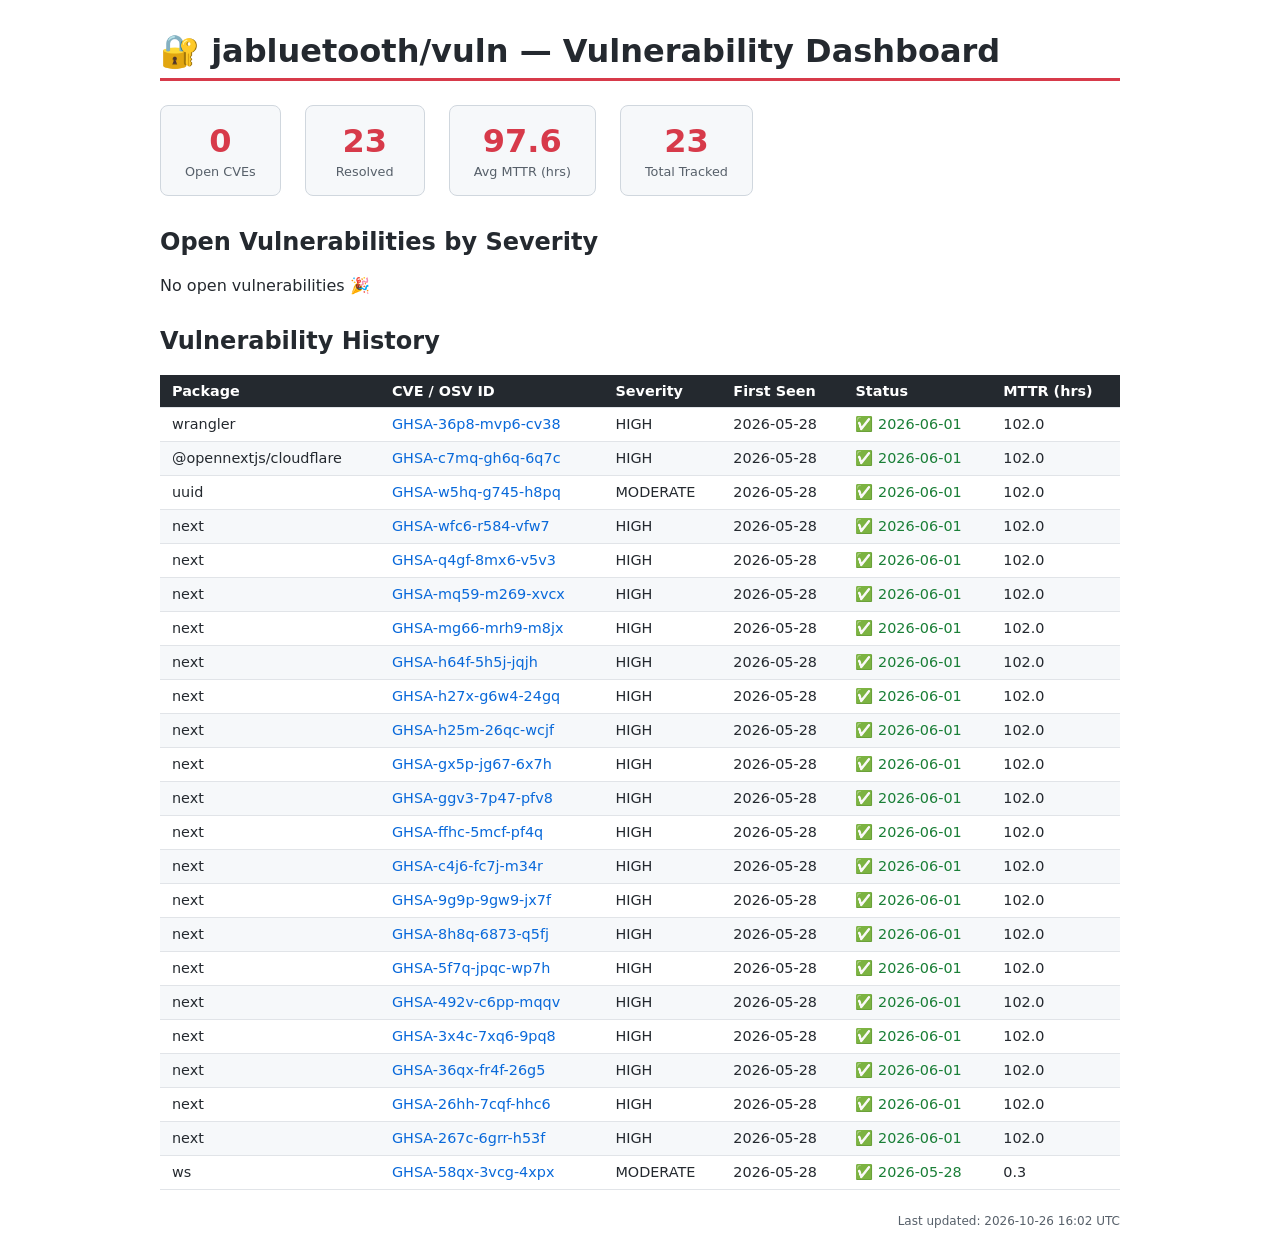
==== commit 2003b890: "chore: update vulnerability dashboard [skip ci]" ====
--- a/docs/index.html
+++ b/docs/index.html
@@ -66,6 +66,6 @@
 <tbody><tr><td>wrangler</td><td><a href="https://github.com/advisories/GHSA-36p8-mvp6-cv38" target="_blank" rel="noopener noreferrer">GHSA-36p8-mvp6-cv38</a></td><td>HIGH</td><td>2026-05-28</td><td><span class="resolved">✅ 2026-06-01</span></td><td>102.0</td></tr><tr><td>@opennextjs/cloudflare</td><td><a href="https://github.com/advisories/GHSA-c7mq-gh6q-6q7c" target="_blank" rel="noopener noreferrer">GHSA-c7mq-gh6q-6q7c</a></td><td>HIGH</td><td>2026-05-28</td><td><span class="resolved">✅ 2026-06-01</span></td><td>102.0</td></tr><tr><td>uuid</td><td><a href="https://github.com/advisories/GHSA-w5hq-g745-h8pq" target="_blank" rel="noopener noreferrer">GHSA-w5hq-g745-h8pq</a></td><td>MODERATE</td><td>2026-05-28</td><td><span class="resolved">✅ 2026-06-01</span></td><td>102.0</td></tr><tr><td>next</td><td><a href="https://github.com/advisories/GHSA-wfc6-r584-vfw7" target="_blank" rel="noopener noreferrer">GHSA-wfc6-r584-vfw7</a></td><td>HIGH</td><td>2026-05-28</td><td><span class="resolved">✅ 2026-06-01</span></td><td>102.0</td></tr><tr><td>next</td><td><a href="https://github.com/advisories/GHSA-q4gf-8mx6-v5v3" target="_blank" rel="noopener noreferrer">GHSA-q4gf-8mx6-v5v3</a></td><td>HIGH</td><td>2026-05-28</td><td><span class="resolved">✅ 2026-06-01</span></td><td>102.0</td></tr><tr><td>next</td><td><a href="https://github.com/advisories/GHSA-mq59-m269-xvcx" target="_blank" rel="noopener noreferrer">GHSA-mq59-m269-xvcx</a></td><td>HIGH</td><td>2026-05-28</td><td><span class="resolved">✅ 2026-06-01</span></td><td>102.0</td></tr><tr><td>next</td><td><a href="https://github.com/advisories/GHSA-mg66-mrh9-m8jx" target="_blank" rel="noopener noreferrer">GHSA-mg66-mrh9-m8jx</a></td><td>HIGH</td><td>2026-05-28</td><td><span class="resolved">✅ 2026-06-01</span></td><td>102.0</td></tr><tr><td>next</td><td><a href="https://github.com/advisories/GHSA-h64f-5h5j-jqjh" target="_blank" rel="noopener noreferrer">GHSA-h64f-5h5j-jqjh</a></td><td>HIGH</td><td>2026-05-28</td><td><span class="resolved">✅ 2026-06-01</span></td><td>102.0</td></tr><tr><td>next</td><td><a href="https://github.com/advisories/GHSA-h27x-g6w4-24gq" target="_blank" rel="noopener noreferrer">GHSA-h27x-g6w4-24gq</a></td><td>HIGH</td><td>2026-05-28</td><td><span class="resolved">✅ 2026-06-01</span></td><td>102.0</td></tr><tr><td>next</td><td><a href="https://github.com/advisories/GHSA-h25m-26qc-wcjf" target="_blank" rel="noopener noreferrer">GHSA-h25m-26qc-wcjf</a></td><td>HIGH</td><td>2026-05-28</td><td><span class="resolved">✅ 2026-06-01</span></td><td>102.0</td></tr><tr><td>next</td><td><a href="https://github.com/advisories/GHSA-gx5p-jg67-6x7h" target="_blank" rel="noopener noreferrer">GHSA-gx5p-jg67-6x7h</a></td><td>HIGH</td><td>2026-05-28</td><td><span class="resolved">✅ 2026-06-01</span></td><td>102.0</td></tr><tr><td>next</td><td><a href="https://github.com/advisories/GHSA-ggv3-7p47-pfv8" target="_blank" rel="noopener noreferrer">GHSA-ggv3-7p47-pfv8</a></td><td>HIGH</td><td>2026-05-28</td><td><span class="resolved">✅ 2026-06-01</span></td><td>102.0</td></tr><tr><td>next</td><td><a href="https://github.com/advisories/GHSA-ffhc-5mcf-pf4q" target="_blank" rel="noopener noreferrer">GHSA-ffhc-5mcf-pf4q</a></td><td>HIGH</td><td>2026-05-28</td><td><span class="resolved">✅ 2026-06-01</span></td><td>102.0</td></tr><tr><td>next</td><td><a href="https://github.com/advisories/GHSA-c4j6-fc7j-m34r" target="_blank" rel="noopener noreferrer">GHSA-c4j6-fc7j-m34r</a></td><td>HIGH</td><td>2026-05-28</td><td><span class="resolved">✅ 2026-06-01</span></td><td>102.0</td></tr><tr><td>next</td><td><a href="https://github.com/advisories/GHSA-9g9p-9gw9-jx7f" target="_blank" rel="noopener noreferrer">GHSA-9g9p-9gw9-jx7f</a></td><td>HIGH</td><td>2026-05-28</td><td><span class="resolved">✅ 2026-06-01</span></td><td>102.0</td></tr><tr><td>next</td><td><a href="https://github.com/advisories/GHSA-8h8q-6873-q5fj" target="_blank" rel="noopener noreferrer">GHSA-8h8q-6873-q5fj</a></td><td>HIGH</td><td>2026-05-28</td><td><span class="resolved">✅ 2026-06-01</span></td><td>102.0</td></tr><tr><td>next</td><td><a href="https://github.com/advisories/GHSA-5f7q-jpqc-wp7h" target="_blank" rel="noopener noreferrer">GHSA-5f7q-jpqc-wp7h</a></td><td>HIGH</td><td>2026-05-28</td><td><span class="resolved">✅ 2026-06-01</span></td><td>102.0</td></tr><tr><td>next</td><td><a href="https://github.com/advisories/GHSA-492v-c6pp-mqqv" target="_blank" rel="noopener noreferrer">GHSA-492v-c6pp-mqqv</a></td><td>HIGH</td><td>2026-05-28</td><td><span class="resolved">✅ 2026-06-01</span></td><td>102.0</td></tr><tr><td>next</td><td><a href="https://github.com/advisories/GHSA-3x4c-7xq6-9pq8" target="_blank" rel="noopener noreferrer">GHSA-3x4c-7xq6-9pq8</a></td><td>HIGH</td><td>2026-05-28</td><td><span class="resolved">✅ 2026-06-01</span></td><td>102.0</td></tr><tr><td>next</td><td><a href="https://github.com/advisories/GHSA-36qx-fr4f-26g5" target="_blank" rel="noopener noreferrer">GHSA-36qx-fr4f-26g5</a></td><td>HIGH</td><td>2026-05-28</td><td><span class="resolved">✅ 2026-06-01</span></td><td>102.0</td></tr><tr><td>next</td><td><a href="https://github.com/advisories/GHSA-26hh-7cqf-hhc6" target="_blank" rel="noopener noreferrer">GHSA-26hh-7cqf-hhc6</a></td><td>HIGH</td><td>2026-05-28</td><td><span class="resolved">✅ 2026-06-01</span></td><td>102.0</td></tr><tr><td>next</td><td><a href="https://github.com/advisories/GHSA-267c-6grr-h53f" target="_blank" rel="noopener noreferrer">GHSA-267c-6grr-h53f</a></td><td>HIGH</td><td>2026-05-28</td><td><span class="resolved">✅ 2026-06-01</span></td><td>102.0</td></tr><tr><td>ws</td><td><a href="https://github.com/advisories/GHSA-58qx-3vcg-4xpx" target="_blank" rel="noopener noreferrer">GHSA-58qx-3vcg-4xpx</a></td><td>MODERATE</td><td>2026-05-28</td><td><span class="resolved">✅ 2026-05-28</span></td><td>0.3</td></tr></tbody>
 </table>
 
-<p class="updated">Last updated: 2026-10-19 16:23 UTC</p>
+<p class="updated">Last updated: 2026-10-26 16:02 UTC</p>
 </body>
 </html>
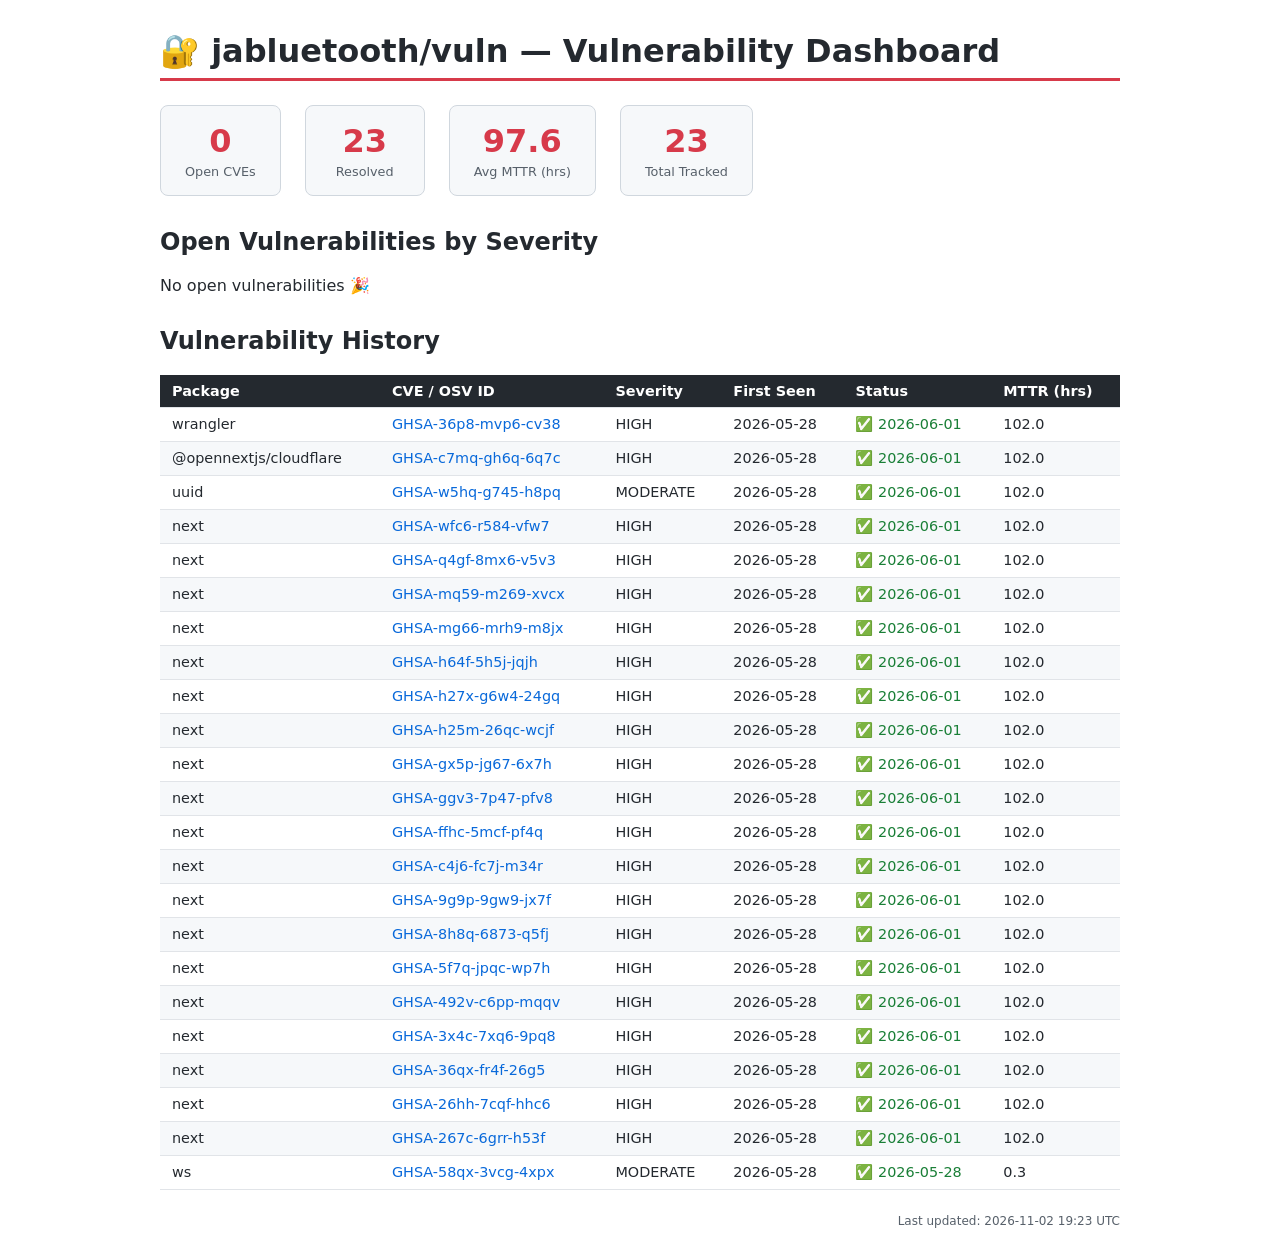
==== commit 660c3967: "chore: update vulnerability dashboard [skip ci]" ====
--- a/docs/index.html
+++ b/docs/index.html
@@ -66,6 +66,6 @@
 <tbody><tr><td>wrangler</td><td><a href="https://github.com/advisories/GHSA-36p8-mvp6-cv38" target="_blank" rel="noopener noreferrer">GHSA-36p8-mvp6-cv38</a></td><td>HIGH</td><td>2026-05-28</td><td><span class="resolved">✅ 2026-06-01</span></td><td>102.0</td></tr><tr><td>@opennextjs/cloudflare</td><td><a href="https://github.com/advisories/GHSA-c7mq-gh6q-6q7c" target="_blank" rel="noopener noreferrer">GHSA-c7mq-gh6q-6q7c</a></td><td>HIGH</td><td>2026-05-28</td><td><span class="resolved">✅ 2026-06-01</span></td><td>102.0</td></tr><tr><td>uuid</td><td><a href="https://github.com/advisories/GHSA-w5hq-g745-h8pq" target="_blank" rel="noopener noreferrer">GHSA-w5hq-g745-h8pq</a></td><td>MODERATE</td><td>2026-05-28</td><td><span class="resolved">✅ 2026-06-01</span></td><td>102.0</td></tr><tr><td>next</td><td><a href="https://github.com/advisories/GHSA-wfc6-r584-vfw7" target="_blank" rel="noopener noreferrer">GHSA-wfc6-r584-vfw7</a></td><td>HIGH</td><td>2026-05-28</td><td><span class="resolved">✅ 2026-06-01</span></td><td>102.0</td></tr><tr><td>next</td><td><a href="https://github.com/advisories/GHSA-q4gf-8mx6-v5v3" target="_blank" rel="noopener noreferrer">GHSA-q4gf-8mx6-v5v3</a></td><td>HIGH</td><td>2026-05-28</td><td><span class="resolved">✅ 2026-06-01</span></td><td>102.0</td></tr><tr><td>next</td><td><a href="https://github.com/advisories/GHSA-mq59-m269-xvcx" target="_blank" rel="noopener noreferrer">GHSA-mq59-m269-xvcx</a></td><td>HIGH</td><td>2026-05-28</td><td><span class="resolved">✅ 2026-06-01</span></td><td>102.0</td></tr><tr><td>next</td><td><a href="https://github.com/advisories/GHSA-mg66-mrh9-m8jx" target="_blank" rel="noopener noreferrer">GHSA-mg66-mrh9-m8jx</a></td><td>HIGH</td><td>2026-05-28</td><td><span class="resolved">✅ 2026-06-01</span></td><td>102.0</td></tr><tr><td>next</td><td><a href="https://github.com/advisories/GHSA-h64f-5h5j-jqjh" target="_blank" rel="noopener noreferrer">GHSA-h64f-5h5j-jqjh</a></td><td>HIGH</td><td>2026-05-28</td><td><span class="resolved">✅ 2026-06-01</span></td><td>102.0</td></tr><tr><td>next</td><td><a href="https://github.com/advisories/GHSA-h27x-g6w4-24gq" target="_blank" rel="noopener noreferrer">GHSA-h27x-g6w4-24gq</a></td><td>HIGH</td><td>2026-05-28</td><td><span class="resolved">✅ 2026-06-01</span></td><td>102.0</td></tr><tr><td>next</td><td><a href="https://github.com/advisories/GHSA-h25m-26qc-wcjf" target="_blank" rel="noopener noreferrer">GHSA-h25m-26qc-wcjf</a></td><td>HIGH</td><td>2026-05-28</td><td><span class="resolved">✅ 2026-06-01</span></td><td>102.0</td></tr><tr><td>next</td><td><a href="https://github.com/advisories/GHSA-gx5p-jg67-6x7h" target="_blank" rel="noopener noreferrer">GHSA-gx5p-jg67-6x7h</a></td><td>HIGH</td><td>2026-05-28</td><td><span class="resolved">✅ 2026-06-01</span></td><td>102.0</td></tr><tr><td>next</td><td><a href="https://github.com/advisories/GHSA-ggv3-7p47-pfv8" target="_blank" rel="noopener noreferrer">GHSA-ggv3-7p47-pfv8</a></td><td>HIGH</td><td>2026-05-28</td><td><span class="resolved">✅ 2026-06-01</span></td><td>102.0</td></tr><tr><td>next</td><td><a href="https://github.com/advisories/GHSA-ffhc-5mcf-pf4q" target="_blank" rel="noopener noreferrer">GHSA-ffhc-5mcf-pf4q</a></td><td>HIGH</td><td>2026-05-28</td><td><span class="resolved">✅ 2026-06-01</span></td><td>102.0</td></tr><tr><td>next</td><td><a href="https://github.com/advisories/GHSA-c4j6-fc7j-m34r" target="_blank" rel="noopener noreferrer">GHSA-c4j6-fc7j-m34r</a></td><td>HIGH</td><td>2026-05-28</td><td><span class="resolved">✅ 2026-06-01</span></td><td>102.0</td></tr><tr><td>next</td><td><a href="https://github.com/advisories/GHSA-9g9p-9gw9-jx7f" target="_blank" rel="noopener noreferrer">GHSA-9g9p-9gw9-jx7f</a></td><td>HIGH</td><td>2026-05-28</td><td><span class="resolved">✅ 2026-06-01</span></td><td>102.0</td></tr><tr><td>next</td><td><a href="https://github.com/advisories/GHSA-8h8q-6873-q5fj" target="_blank" rel="noopener noreferrer">GHSA-8h8q-6873-q5fj</a></td><td>HIGH</td><td>2026-05-28</td><td><span class="resolved">✅ 2026-06-01</span></td><td>102.0</td></tr><tr><td>next</td><td><a href="https://github.com/advisories/GHSA-5f7q-jpqc-wp7h" target="_blank" rel="noopener noreferrer">GHSA-5f7q-jpqc-wp7h</a></td><td>HIGH</td><td>2026-05-28</td><td><span class="resolved">✅ 2026-06-01</span></td><td>102.0</td></tr><tr><td>next</td><td><a href="https://github.com/advisories/GHSA-492v-c6pp-mqqv" target="_blank" rel="noopener noreferrer">GHSA-492v-c6pp-mqqv</a></td><td>HIGH</td><td>2026-05-28</td><td><span class="resolved">✅ 2026-06-01</span></td><td>102.0</td></tr><tr><td>next</td><td><a href="https://github.com/advisories/GHSA-3x4c-7xq6-9pq8" target="_blank" rel="noopener noreferrer">GHSA-3x4c-7xq6-9pq8</a></td><td>HIGH</td><td>2026-05-28</td><td><span class="resolved">✅ 2026-06-01</span></td><td>102.0</td></tr><tr><td>next</td><td><a href="https://github.com/advisories/GHSA-36qx-fr4f-26g5" target="_blank" rel="noopener noreferrer">GHSA-36qx-fr4f-26g5</a></td><td>HIGH</td><td>2026-05-28</td><td><span class="resolved">✅ 2026-06-01</span></td><td>102.0</td></tr><tr><td>next</td><td><a href="https://github.com/advisories/GHSA-26hh-7cqf-hhc6" target="_blank" rel="noopener noreferrer">GHSA-26hh-7cqf-hhc6</a></td><td>HIGH</td><td>2026-05-28</td><td><span class="resolved">✅ 2026-06-01</span></td><td>102.0</td></tr><tr><td>next</td><td><a href="https://github.com/advisories/GHSA-267c-6grr-h53f" target="_blank" rel="noopener noreferrer">GHSA-267c-6grr-h53f</a></td><td>HIGH</td><td>2026-05-28</td><td><span class="resolved">✅ 2026-06-01</span></td><td>102.0</td></tr><tr><td>ws</td><td><a href="https://github.com/advisories/GHSA-58qx-3vcg-4xpx" target="_blank" rel="noopener noreferrer">GHSA-58qx-3vcg-4xpx</a></td><td>MODERATE</td><td>2026-05-28</td><td><span class="resolved">✅ 2026-05-28</span></td><td>0.3</td></tr></tbody>
 </table>
 
-<p class="updated">Last updated: 2026-10-26 16:02 UTC</p>
+<p class="updated">Last updated: 2026-11-02 19:23 UTC</p>
 </body>
 </html>
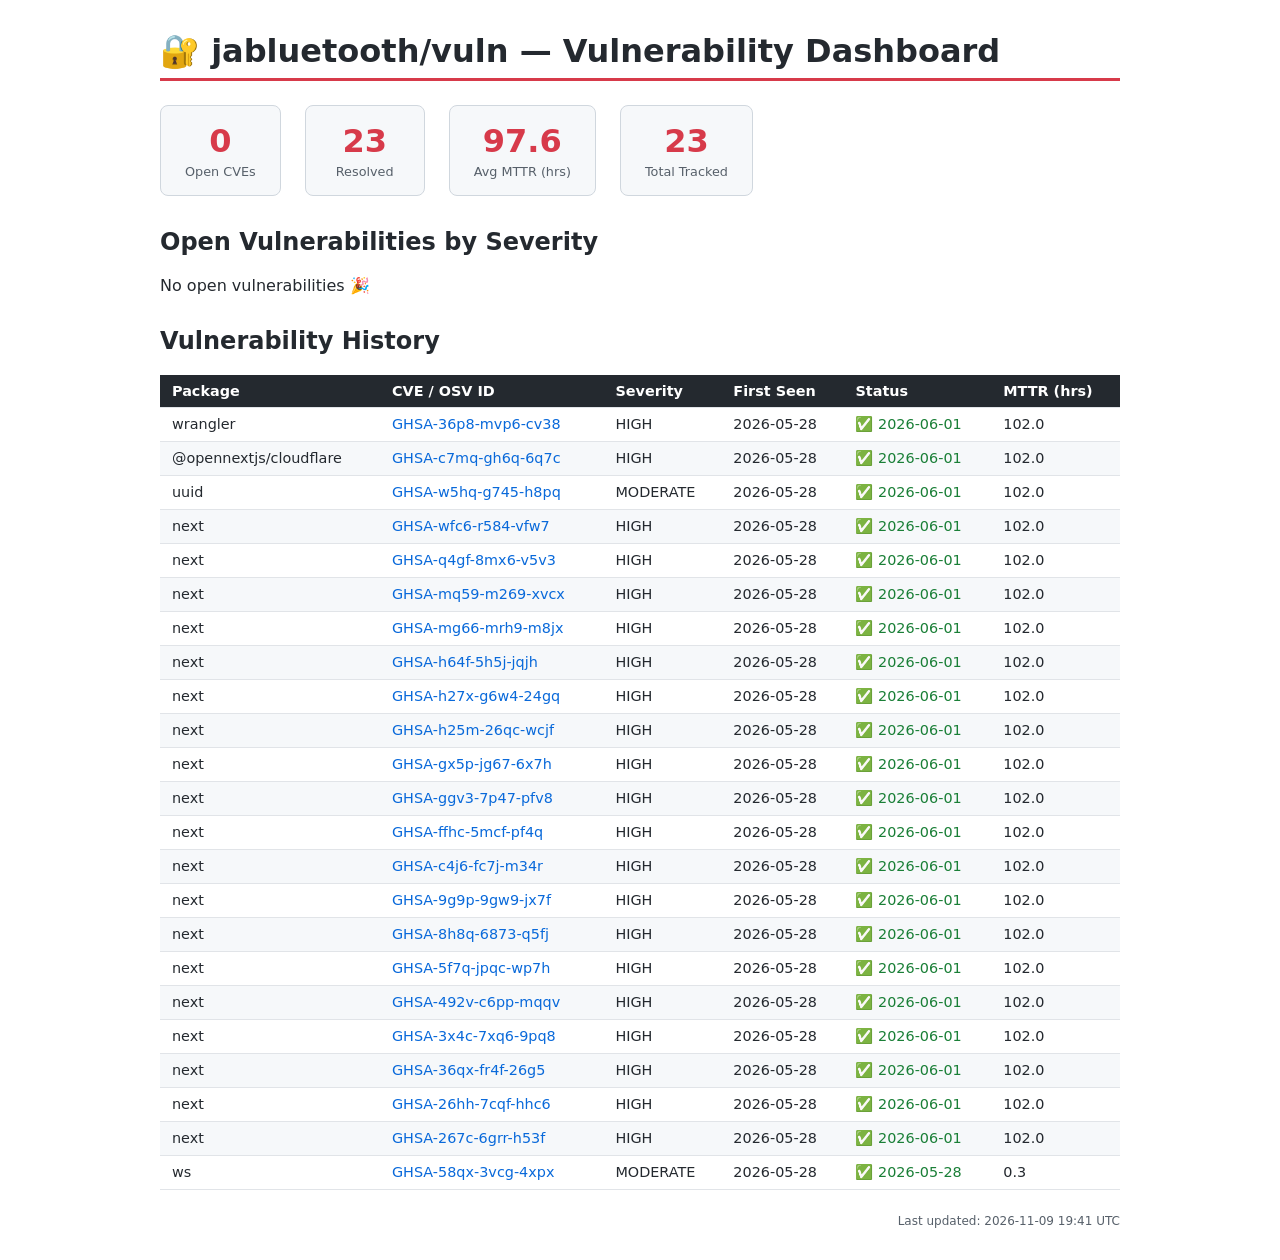
==== commit 0df6d34d: "chore: update vulnerability dashboard [skip ci]" ====
--- a/docs/index.html
+++ b/docs/index.html
@@ -66,6 +66,6 @@
 <tbody><tr><td>wrangler</td><td><a href="https://github.com/advisories/GHSA-36p8-mvp6-cv38" target="_blank" rel="noopener noreferrer">GHSA-36p8-mvp6-cv38</a></td><td>HIGH</td><td>2026-05-28</td><td><span class="resolved">✅ 2026-06-01</span></td><td>102.0</td></tr><tr><td>@opennextjs/cloudflare</td><td><a href="https://github.com/advisories/GHSA-c7mq-gh6q-6q7c" target="_blank" rel="noopener noreferrer">GHSA-c7mq-gh6q-6q7c</a></td><td>HIGH</td><td>2026-05-28</td><td><span class="resolved">✅ 2026-06-01</span></td><td>102.0</td></tr><tr><td>uuid</td><td><a href="https://github.com/advisories/GHSA-w5hq-g745-h8pq" target="_blank" rel="noopener noreferrer">GHSA-w5hq-g745-h8pq</a></td><td>MODERATE</td><td>2026-05-28</td><td><span class="resolved">✅ 2026-06-01</span></td><td>102.0</td></tr><tr><td>next</td><td><a href="https://github.com/advisories/GHSA-wfc6-r584-vfw7" target="_blank" rel="noopener noreferrer">GHSA-wfc6-r584-vfw7</a></td><td>HIGH</td><td>2026-05-28</td><td><span class="resolved">✅ 2026-06-01</span></td><td>102.0</td></tr><tr><td>next</td><td><a href="https://github.com/advisories/GHSA-q4gf-8mx6-v5v3" target="_blank" rel="noopener noreferrer">GHSA-q4gf-8mx6-v5v3</a></td><td>HIGH</td><td>2026-05-28</td><td><span class="resolved">✅ 2026-06-01</span></td><td>102.0</td></tr><tr><td>next</td><td><a href="https://github.com/advisories/GHSA-mq59-m269-xvcx" target="_blank" rel="noopener noreferrer">GHSA-mq59-m269-xvcx</a></td><td>HIGH</td><td>2026-05-28</td><td><span class="resolved">✅ 2026-06-01</span></td><td>102.0</td></tr><tr><td>next</td><td><a href="https://github.com/advisories/GHSA-mg66-mrh9-m8jx" target="_blank" rel="noopener noreferrer">GHSA-mg66-mrh9-m8jx</a></td><td>HIGH</td><td>2026-05-28</td><td><span class="resolved">✅ 2026-06-01</span></td><td>102.0</td></tr><tr><td>next</td><td><a href="https://github.com/advisories/GHSA-h64f-5h5j-jqjh" target="_blank" rel="noopener noreferrer">GHSA-h64f-5h5j-jqjh</a></td><td>HIGH</td><td>2026-05-28</td><td><span class="resolved">✅ 2026-06-01</span></td><td>102.0</td></tr><tr><td>next</td><td><a href="https://github.com/advisories/GHSA-h27x-g6w4-24gq" target="_blank" rel="noopener noreferrer">GHSA-h27x-g6w4-24gq</a></td><td>HIGH</td><td>2026-05-28</td><td><span class="resolved">✅ 2026-06-01</span></td><td>102.0</td></tr><tr><td>next</td><td><a href="https://github.com/advisories/GHSA-h25m-26qc-wcjf" target="_blank" rel="noopener noreferrer">GHSA-h25m-26qc-wcjf</a></td><td>HIGH</td><td>2026-05-28</td><td><span class="resolved">✅ 2026-06-01</span></td><td>102.0</td></tr><tr><td>next</td><td><a href="https://github.com/advisories/GHSA-gx5p-jg67-6x7h" target="_blank" rel="noopener noreferrer">GHSA-gx5p-jg67-6x7h</a></td><td>HIGH</td><td>2026-05-28</td><td><span class="resolved">✅ 2026-06-01</span></td><td>102.0</td></tr><tr><td>next</td><td><a href="https://github.com/advisories/GHSA-ggv3-7p47-pfv8" target="_blank" rel="noopener noreferrer">GHSA-ggv3-7p47-pfv8</a></td><td>HIGH</td><td>2026-05-28</td><td><span class="resolved">✅ 2026-06-01</span></td><td>102.0</td></tr><tr><td>next</td><td><a href="https://github.com/advisories/GHSA-ffhc-5mcf-pf4q" target="_blank" rel="noopener noreferrer">GHSA-ffhc-5mcf-pf4q</a></td><td>HIGH</td><td>2026-05-28</td><td><span class="resolved">✅ 2026-06-01</span></td><td>102.0</td></tr><tr><td>next</td><td><a href="https://github.com/advisories/GHSA-c4j6-fc7j-m34r" target="_blank" rel="noopener noreferrer">GHSA-c4j6-fc7j-m34r</a></td><td>HIGH</td><td>2026-05-28</td><td><span class="resolved">✅ 2026-06-01</span></td><td>102.0</td></tr><tr><td>next</td><td><a href="https://github.com/advisories/GHSA-9g9p-9gw9-jx7f" target="_blank" rel="noopener noreferrer">GHSA-9g9p-9gw9-jx7f</a></td><td>HIGH</td><td>2026-05-28</td><td><span class="resolved">✅ 2026-06-01</span></td><td>102.0</td></tr><tr><td>next</td><td><a href="https://github.com/advisories/GHSA-8h8q-6873-q5fj" target="_blank" rel="noopener noreferrer">GHSA-8h8q-6873-q5fj</a></td><td>HIGH</td><td>2026-05-28</td><td><span class="resolved">✅ 2026-06-01</span></td><td>102.0</td></tr><tr><td>next</td><td><a href="https://github.com/advisories/GHSA-5f7q-jpqc-wp7h" target="_blank" rel="noopener noreferrer">GHSA-5f7q-jpqc-wp7h</a></td><td>HIGH</td><td>2026-05-28</td><td><span class="resolved">✅ 2026-06-01</span></td><td>102.0</td></tr><tr><td>next</td><td><a href="https://github.com/advisories/GHSA-492v-c6pp-mqqv" target="_blank" rel="noopener noreferrer">GHSA-492v-c6pp-mqqv</a></td><td>HIGH</td><td>2026-05-28</td><td><span class="resolved">✅ 2026-06-01</span></td><td>102.0</td></tr><tr><td>next</td><td><a href="https://github.com/advisories/GHSA-3x4c-7xq6-9pq8" target="_blank" rel="noopener noreferrer">GHSA-3x4c-7xq6-9pq8</a></td><td>HIGH</td><td>2026-05-28</td><td><span class="resolved">✅ 2026-06-01</span></td><td>102.0</td></tr><tr><td>next</td><td><a href="https://github.com/advisories/GHSA-36qx-fr4f-26g5" target="_blank" rel="noopener noreferrer">GHSA-36qx-fr4f-26g5</a></td><td>HIGH</td><td>2026-05-28</td><td><span class="resolved">✅ 2026-06-01</span></td><td>102.0</td></tr><tr><td>next</td><td><a href="https://github.com/advisories/GHSA-26hh-7cqf-hhc6" target="_blank" rel="noopener noreferrer">GHSA-26hh-7cqf-hhc6</a></td><td>HIGH</td><td>2026-05-28</td><td><span class="resolved">✅ 2026-06-01</span></td><td>102.0</td></tr><tr><td>next</td><td><a href="https://github.com/advisories/GHSA-267c-6grr-h53f" target="_blank" rel="noopener noreferrer">GHSA-267c-6grr-h53f</a></td><td>HIGH</td><td>2026-05-28</td><td><span class="resolved">✅ 2026-06-01</span></td><td>102.0</td></tr><tr><td>ws</td><td><a href="https://github.com/advisories/GHSA-58qx-3vcg-4xpx" target="_blank" rel="noopener noreferrer">GHSA-58qx-3vcg-4xpx</a></td><td>MODERATE</td><td>2026-05-28</td><td><span class="resolved">✅ 2026-05-28</span></td><td>0.3</td></tr></tbody>
 </table>
 
-<p class="updated">Last updated: 2026-11-02 19:23 UTC</p>
+<p class="updated">Last updated: 2026-11-09 19:41 UTC</p>
 </body>
 </html>
